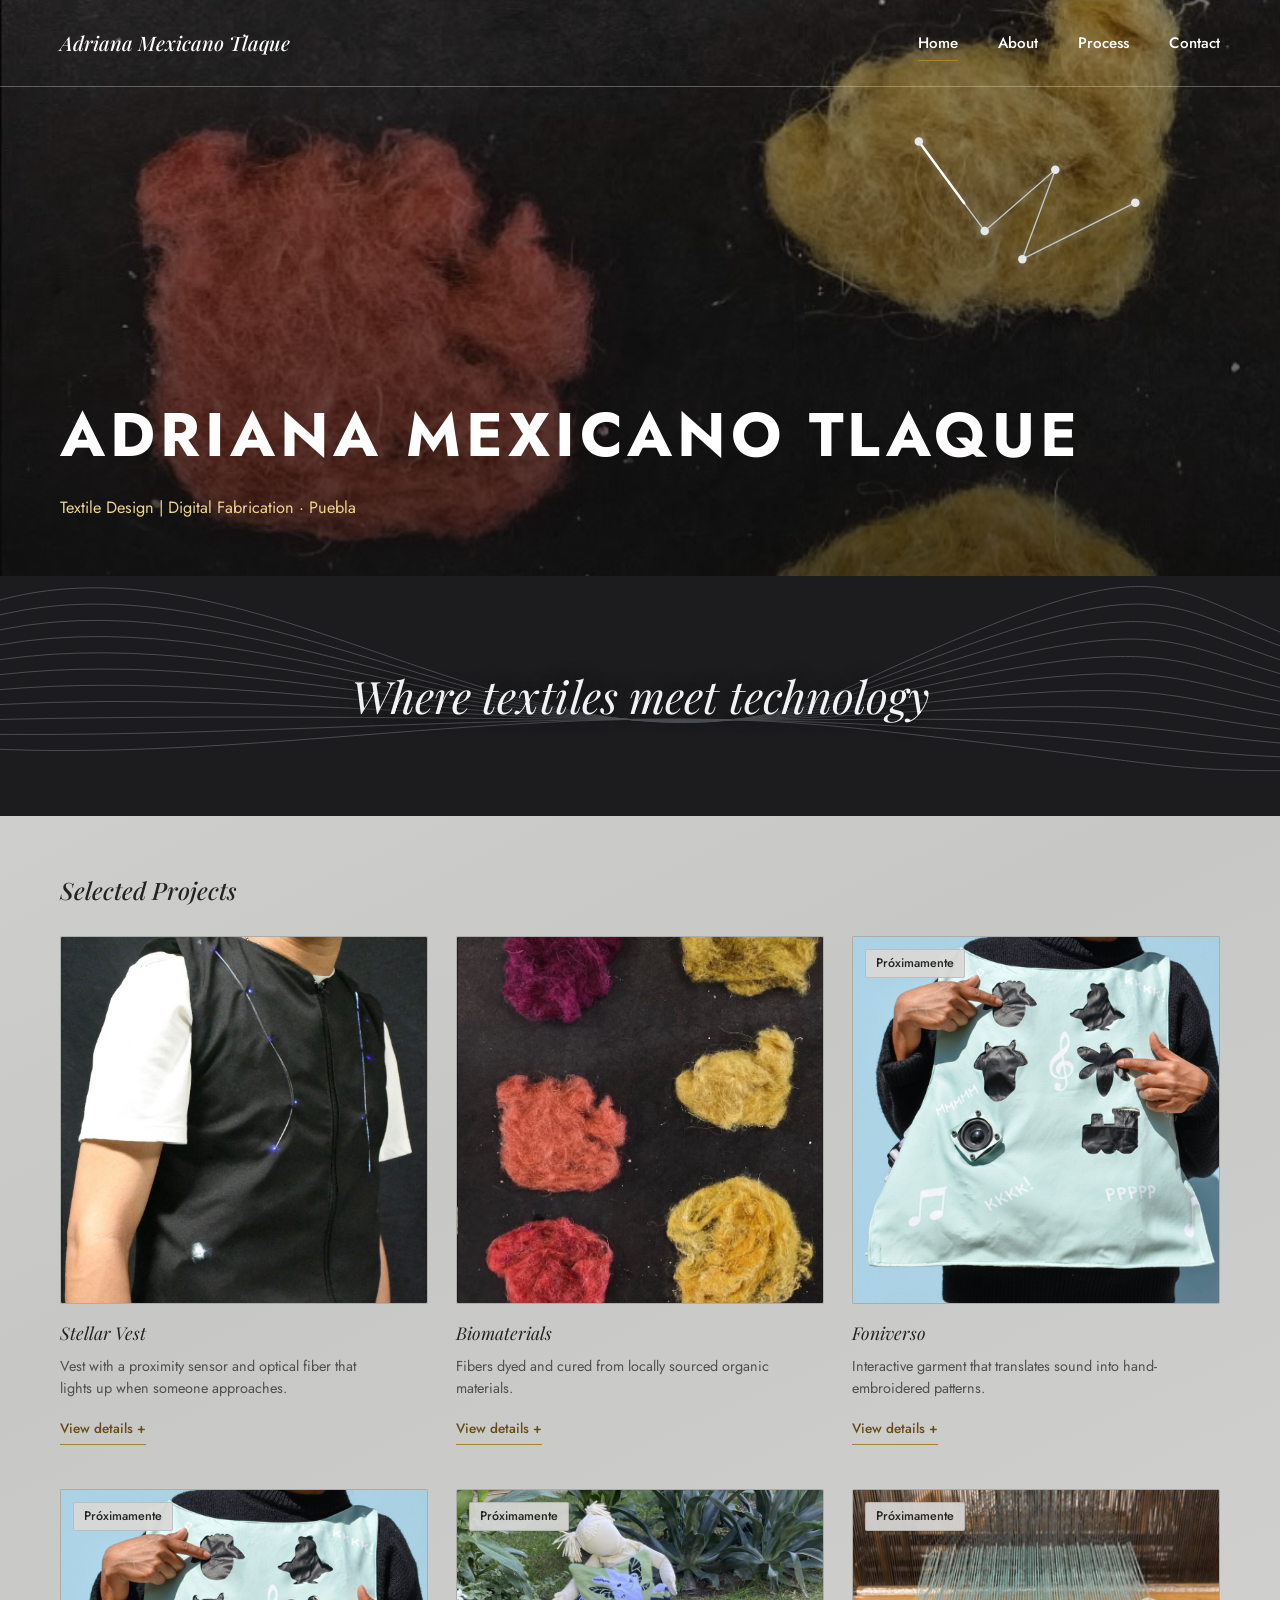
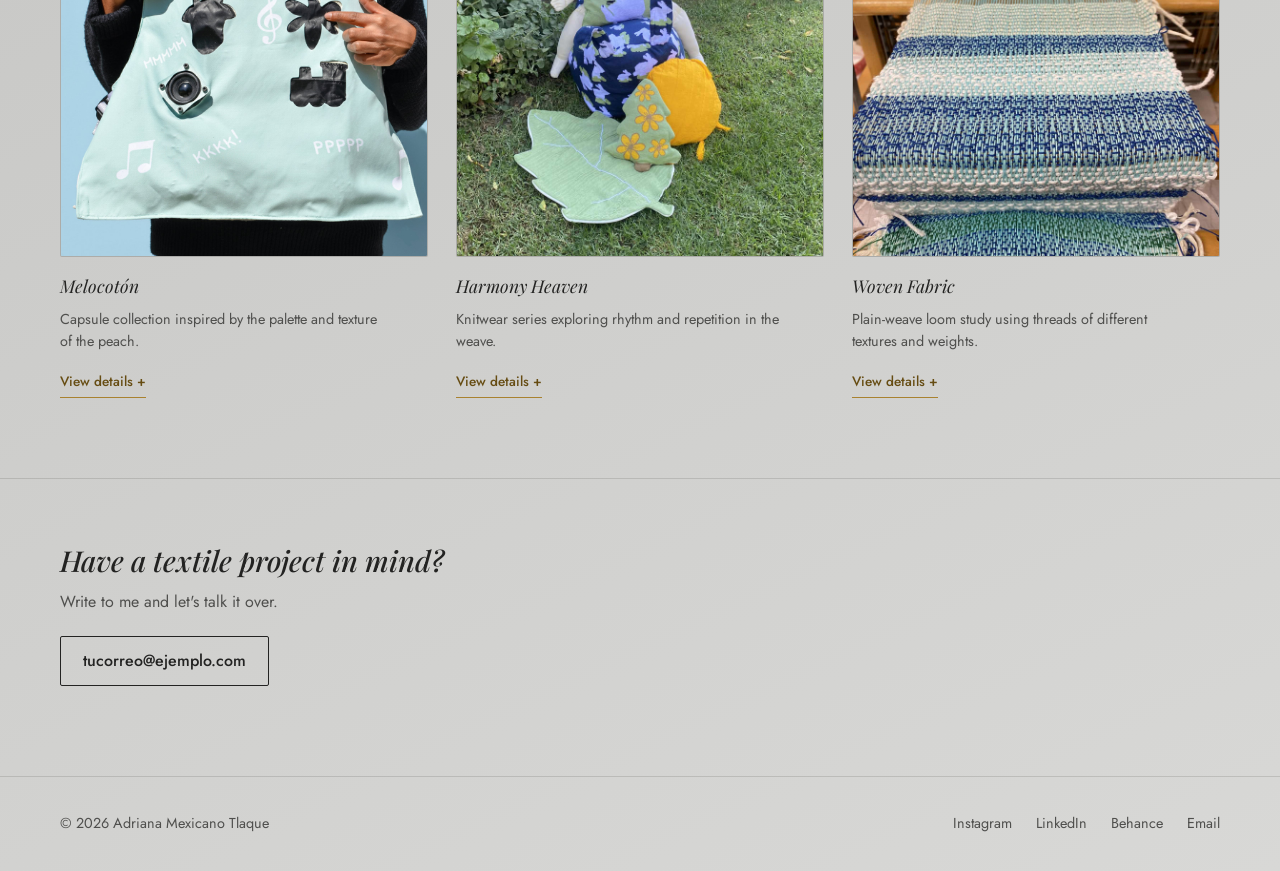
==== index.html @ c73b1720 "A INGLES" ====
<!DOCTYPE html>
<html lang="en">
<head>
<meta charset="UTF-8">
<meta name="viewport" content="width=device-width, initial-scale=1.0">
<title>Adriana Mexicano Tlaque — Textile Designer</title>
<meta name="description" content="Portfolio of Adriana Mexicano Tlaque, textile designer in Puebla, Mexico. Optical fiber, biomaterials, hand embroidery and weaving.">
<link rel="preconnect" href="https://fonts.googleapis.com">
<link rel="preconnect" href="https://fonts.gstatic.com" crossorigin>
<link href="https://fonts.googleapis.com/css2?family=Playfair+Display:ital,wght@0,400;0,500;1,400;1,500;1,600&family=Jost:wght@300;400;500;600;700&display=swap" rel="stylesheet">
<link rel="stylesheet" href="styles.css">
</head>
<body class="home">

<a class="skip" href="#proyectos">Skip to projects</a>

<header>
  <div class="header-inner">
    <div class="logo">Adriana Mexicano Tlaque</div>
    <button class="menu-btn" aria-expanded="false" aria-controls="menu">Menu</button>
    <nav aria-label="Main navigation">
      <ul id="menu">
        <li><a href="index.html" class="active" aria-current="page">Home</a></li>
        <li><a href="about.html">About</a></li>
        <li><a href="process.html">Process</a></li>
        <li><a href="contact.html">Contact</a></li>
      </ul>
    </nav>
  </div>
</header>

<main>
  <section class="hero">
    <div>
      <h1 class="hero-title">Adriana <span>Mexicano Tlaque</span></h1>
      <p class="hero-sub">Textile Design | Digital Fabrication · Puebla</p>
    </div>

    <svg class="constellation" viewBox="0 0 340 200" fill="none" xmlns="http://www.w3.org/2000/svg" aria-hidden="true">
      <polyline class="constellation-line" points="20,25 90,120 165,55 130,150 250,90"/>
      <polyline class="constellation-shine" pathLength="1" points="20,25 90,120 165,55 130,150 250,90"/>
      <circle cx="20" cy="25" r="4" fill="#a9822f"/>
      <circle cx="90" cy="120" r="4" fill="#a9822f"/>
      <circle cx="165" cy="55" r="4" fill="#a9822f"/>
      <circle cx="130" cy="150" r="4" fill="#a9822f"/>
      <circle cx="250" cy="90" r="4" fill="#a9822f"/>
    </svg>
  </section>

  <section class="banner">
    <svg viewBox="0 0 1200 260" preserveAspectRatio="xMidYMid slice" fill="none" aria-hidden="true">
      <path d="M0 40 C 260 -30, 520 250, 800 120 S 1080 20, 1200 70"/>
      <path d="M0 54 C 260 -8, 520 238, 800 124 S 1080 38, 1200 83"/>
      <path d="M0 68 C 260 14, 520 226, 800 128 S 1080 56, 1200 96"/>
      <path d="M0 82 C 260 36, 520 214, 800 132 S 1080 74, 1200 109"/>
      <path d="M0 96 C 260 58, 520 202, 800 136 S 1080 92, 1200 122"/>
      <path d="M0 110 C 260 80, 520 190, 800 140 S 1080 110, 1200 135"/>
      <path d="M0 124 C 260 102, 520 178, 800 144 S 1080 128, 1200 148"/>
      <path d="M0 138 C 260 124, 520 166, 800 148 S 1080 146, 1200 161"/>
      <path d="M0 152 C 260 146, 520 154, 800 152 S 1080 164, 1200 174"/>
      <path d="M0 166 C 260 168, 520 142, 800 156 S 1080 182, 1200 187"/>
      <path d="M0 180 C 260 190, 520 130, 800 160 S 1080 200, 1200 200"/>
    </svg>
    <p>Where textiles meet technology</p>
  </section>

  <h2 class="section-title" id="proyectos">Selected Projects</h2>

  <section class="projects" aria-labelledby="proyectos">

    <article class="project-item">
      <a class="project-link" href="stellar-vest.html">
        <span class="project-thumb"><img src="images/pimages/portadastellar.jpeg" alt="Stellar Vest with optical fiber forming a constellation" class="project-img" loading="lazy"></span>
        <span class="project-label">Stellar Vest</span>
      </a>
      <p class="project-desc">Vest with a proximity sensor and optical fiber that lights up when someone approaches.</p>
      <button class="data-btn" aria-expanded="false" aria-controls="datos-stellar">View details</button>
      <div class="data-panel" id="datos-stellar"><dl>
        <dt>Year</dt><dd>2025</dd>
        <dt>Technique</dt><dd>E-textile with optical fiber</dd>
        <dt>Materials</dt><dd>Optical fiber, LED, polyester, conductive thread</dd>
        <dt>Type</dt><dd>Fab Academy final project</dd>
      </dl></div>
    </article>

    <article class="project-item">
      <a class="project-link" href="biomaterials.html">
        <span class="project-thumb"><img src="images/pimages/portadabiomateriales.jpeg" alt="Fibers dyed with local organic materials" class="project-img" loading="lazy"></span>
        <span class="project-label">Biomaterials</span>
      </a>
      <p class="project-desc">Fibers dyed and cured from locally sourced organic materials.</p>
      <button class="data-btn" aria-expanded="false" aria-controls="datos-bio">View details</button>
      <div class="data-panel" id="datos-bio"><dl>
        <dt>Year</dt><dd>2026</dd>
        <dt>Technique</dt><dd>Natural dyeing</dd>
        <dt>Materials</dt><dd>Natural fibers, plant-based dyes</dd>
        <dt>Type</dt><dd>Materials research</dd>
      </dl></div>
    </article>

    <article class="project-item">
      <a class="project-link" href="foniverso.html" data-soon>
        <span class="project-thumb"><img src="images/pimages/portadafoniverso.jpg" alt="Foniverso garment with hand-embroidered patterns" class="project-img" loading="lazy"></span>
        <span class="project-label">Foniverso</span>
      </a>
      <p class="project-desc">Interactive garment that translates sound into hand-embroidered patterns.</p>
      <button class="data-btn" aria-expanded="false" aria-controls="datos-foniverso">View details</button>
      <div class="data-panel" id="datos-foniverso"><dl>
        <dt>Year</dt><dd>2026</dd>
        <dt>Technique</dt><dd>Hand embroidery</dd>
        <dt>Materials</dt><dd>Silk and cotton threads</dd>
        <dt>Type</dt><dd>Personal project</dd>
      </dl></div>
    </article>

    <article class="project-item">
      <a class="project-link" href="melocoton.html" data-soon>
        <!-- Replace this image with the Melocotón cover -->
        <span class="project-thumb"><img src="images/pimages/portadafoniverso.jpg" alt="Melocotón capsule collection in peach tones" class="project-img" loading="lazy"></span>
        <span class="project-label">Melocotón</span>
      </a>
      <p class="project-desc">Capsule collection inspired by the palette and texture of the peach.</p>
      <button class="data-btn" aria-expanded="false" aria-controls="datos-melocoton">View details</button>
      <div class="data-panel" id="datos-melocoton"><dl>
        <dt>Year</dt><dd>2026</dd>
        <dt>Technique</dt><dd>Capsule collection</dd>
        <dt>Materials</dt><dd>To be completed</dd>
        <dt>Type</dt><dd>Collection project</dd>
      </dl></div>
    </article>

    <article class="project-item">
      <a class="project-link" href="harmony-heaven.html" data-soon>
        <span class="project-thumb"><img src="images/pimages/portadatejidodepunto.jpg" alt="Harmony Heaven knitwear series" class="project-img" loading="lazy"></span>
        <span class="project-label">Harmony Heaven</span>
      </a>
      <p class="project-desc">Knitwear series exploring rhythm and repetition in the weave.</p>
      <button class="data-btn" aria-expanded="false" aria-controls="datos-harmony">View details</button>
      <div class="data-panel" id="datos-harmony"><dl>
        <dt>Year</dt><dd>2026</dd>
        <dt>Technique</dt><dd>Knitting</dd>
        <dt>Materials</dt><dd>To be completed</dd>
        <dt>Type</dt><dd>Study series</dd>
      </dl></div>
    </article>

    <article class="project-item">
      <a class="project-link" href="woven-fabric.html" data-soon>
        <span class="project-thumb"><img src="images/pimages/portadatejidoplano.jpg" alt="Plain-weave samples with threads of different textures" class="project-img" loading="lazy"></span>
        <span class="project-label">Woven Fabric</span>
      </a>
      <p class="project-desc">Plain-weave loom study using threads of different textures and weights.</p>
      <button class="data-btn" aria-expanded="false" aria-controls="datos-woven">View details</button>
      <div class="data-panel" id="datos-woven"><dl>
        <dt>Year</dt><dd>2026</dd>
        <dt>Technique</dt><dd>Plain-weave loom</dd>
        <dt>Materials</dt><dd>To be completed</dd>
        <dt>Type</dt><dd>Loom study</dd>
      </dl></div>
    </article>

  </section>

  <section class="cta">
    <h2>Have a textile project in mind?</h2>
    <p>Write to me and let's talk it over.</p>
    <button class="copy-mail" data-email="tucorreo@ejemplo.com">tucorreo@ejemplo.com</button>
    <span class="copy-msg" role="status" aria-live="polite"></span>
  </section>
</main>

<footer>
  <span>&copy; 2026 Adriana Mexicano Tlaque</span>
  <ul class="social">
    <li><a href="https://www.instagram.com/stellar__ideas/" target="_blank" rel="noopener">Instagram</a></li>
    <li><a href="https://linkedin.com/in/tuusuario" target="_blank" rel="noopener">LinkedIn</a></li>
    <li><a href="https://behance.net/tuusuario" target="_blank" rel="noopener">Behance</a></li>
    <li><a href="mailto:tucorreo@ejemplo.com">Email</a></li>
  </ul>
</footer>

<div class="toast" role="status" aria-live="polite"></div>

<script src="script.js"></script>
</body>
</html>
---- styles.css ----
:root {
  --bg: #d8d8d6;
  --bg-2: #c7c7c5;
  --bg-card: #c2c2c0;
  --ink: #232322;
  --ink-dim: #4f4f4d;
  --gold: #664c12; /* más oscuro para mejor contraste */
  --gold-line: #a9822f;
  --teal: #1f635e;
  --line: rgba(35, 35, 34, 0.14);
}

* { margin: 0; padding: 0; box-sizing: border-box; }
html { scroll-behavior: smooth; }

body {
  background: linear-gradient(155deg, var(--bg) 0%, var(--bg-2) 45%, var(--bg) 100%);
  color: var(--ink);
  font-family: 'Jost', sans-serif;
  line-height: 1.5;
  -webkit-font-smoothing: antialiased;
}

a { color: inherit; text-decoration: none; }
ul { list-style: none; }
button { font: inherit; color: inherit; cursor: pointer; background: none; border: 0; }

.skip {
  position: absolute; left: -999px; top: 8px;
  background: var(--ink); color: var(--bg); padding: 8px 14px; z-index: 10;
}
.skip:focus { left: 8px; }

/* HEADER */
header { border-bottom: 1px solid var(--line); }
.header-inner {
  max-width: 1280px; margin: 0 auto;
  display: flex; align-items: center; justify-content: space-between;
  padding: 28px 60px;
}
.logo {
  font-family: 'Playfair Display', serif;
  font-style: italic; font-weight: 500; font-size: 1.25rem;
}
nav ul { display: flex; gap: 40px; }
nav a {
  font-size: 0.95rem; font-weight: 500; color: var(--ink-dim);
  padding-bottom: 6px; border-bottom: 1px solid transparent;
  transition: color 0.2s ease, border-color 0.2s ease;
}
nav a:hover { color: var(--ink); }
nav a.active { color: var(--gold); border-bottom-color: var(--gold-line); }
.menu-btn { display: none; font-weight: 500; }

/* HERO */
.hero {
  position: relative; isolation: isolate;
  max-width: 1280px; margin: 0 auto;
  padding: 100px 60px 70px;
  min-height: 420px;
  display: flex; align-items: center;
}
.hero-kicker { font-size: 0.9rem; color: var(--teal); font-weight: 500; margin-bottom: 18px; }
.hero-title {
  font-family: 'Playfair Display', serif;
  font-style: italic; font-weight: 500;
  font-size: clamp(2rem, 4vw, 3.2rem);
  line-height: 1.2; max-width: 20ch;
}
.hero-sub { margin-top: 24px; max-width: 42ch; font-size: 1.02rem; color: var(--ink-dim); }

.constellation {
  position: absolute; top: 80px; right: 60px;
  width: 340px; max-width: 34vw; z-index: -1;
}
/* Momento principal: la constelación se dibuja una sola vez */
.constellation-line {
  stroke-dasharray: 1; stroke-dashoffset: 1;
  animation: draw 2.2s ease 0.3s forwards;
}
@keyframes draw { to { stroke-dashoffset: 0; } }

/* TÍTULO DE SECCIÓN */
.section-title {
  max-width: 1280px; margin: 0 auto;
  padding: 0 60px 28px;
  font-family: 'Playfair Display', serif;
  font-style: italic; font-weight: 500; font-size: 1.5rem;
  scroll-margin-top: 20px;
}

/* GRID DE PROYECTOS */
.projects {
  max-width: 1280px; margin: 0 auto;
  padding: 0 60px 80px;
  display: grid; grid-template-columns: repeat(3, 1fr);
  gap: 44px 28px; align-items: start;
}
.project-link { display: block; }
.project-thumb {
  position: relative; display: block; aspect-ratio: 1 / 1;
  background-color: var(--bg-card);
  border-radius: 2px; overflow: hidden; border: 1px solid var(--line);
  transition: border-color 0.35s ease, transform 0.35s ease, box-shadow 0.35s ease;
}
.project-link:hover .project-thumb {
  border-color: rgba(169, 130, 47, 0.5);
  transform: translateY(-6px);
  box-shadow: 0 14px 24px -12px rgba(35, 35, 34, 0.35);
}
.project-img { position: absolute; inset: 0; width: 100%; height: 100%; object-fit: cover; }

.project-label {
  display: inline-block; margin-top: 16px;
  font-family: 'Playfair Display', serif;
  font-style: italic; font-size: 1.1rem;
  position: relative; padding-bottom: 4px;
}
.project-label::after {
  content: ""; position: absolute; left: 0; bottom: 0;
  height: 1px; width: 0; background: var(--gold-line);
  transition: width 0.4s ease;
}
.project-link:hover .project-label::after { width: 100%; }

.project-desc { margin-top: 6px; font-size: 0.9rem; color: var(--ink-dim); max-width: 36ch; }

/* BOTÓN + PANEL DE DATOS */
.data-btn {
  margin-top: 12px; padding: 6px 0;
  font-size: 0.85rem; font-weight: 500; color: var(--gold);
  border-bottom: 1px solid var(--gold-line);
}
.data-btn::after { content: " +"; }
.data-btn[aria-expanded="true"]::after { content: " −"; }

.data-panel {
  display: grid; grid-template-rows: 0fr;
  transition: grid-template-rows 0.35s ease;
}
.data-panel > dl {
  overflow: hidden; min-height: 0;
  display: grid; grid-template-columns: auto 1fr; gap: 6px 16px;
  font-size: 0.88rem;
}
.data-btn[aria-expanded="true"] + .data-panel { grid-template-rows: 1fr; }
.data-btn[aria-expanded="true"] + .data-panel > dl { padding-top: 14px; }
.data-panel dt { color: var(--ink-dim); }
.data-panel dd { color: var(--ink); }

/* LLAMADO A LA ACCIÓN */
.cta {
  max-width: 1280px; margin: 0 auto; padding: 60px 60px 90px;
  border-top: 1px solid var(--line);
}
.cta h2 {
  font-family: 'Playfair Display', serif;
  font-style: italic; font-weight: 500; font-size: 1.8rem; max-width: 24ch;
}
.cta p { margin-top: 8px; color: var(--ink-dim); }
.copy-mail {
  margin-top: 22px; padding: 12px 22px;
  border: 1px solid var(--ink); border-radius: 2px; font-weight: 500;
  transition: background 0.2s ease, color 0.2s ease;
}
.copy-mail:hover { background: var(--ink); color: var(--bg); }
.copy-msg { margin-left: 14px; font-size: 0.9rem; color: var(--teal); }

/* FOOTER */
footer {
  max-width: 1280px; margin: 0 auto;
  padding: 36px 60px; border-top: 1px solid var(--line);
  color: var(--ink-dim); font-size: 0.9rem;
  display: flex; justify-content: space-between; align-items: center; gap: 20px; flex-wrap: wrap;
}
.social { display: flex; gap: 24px; }
.social a { border-bottom: 1px solid transparent; transition: color 0.2s, border-color 0.2s; }
.social a:hover { color: var(--ink); border-bottom-color: var(--gold-line); }

/* RESPONSIVE */
@media (max-width: 1000px) {
  .projects { grid-template-columns: repeat(2, 1fr); }
}
@media (max-width: 700px) {
  .header-inner, .hero, .section-title, .projects, .cta, footer { padding-left: 24px; padding-right: 24px; }
  .header-inner { flex-wrap: wrap; }
  .menu-btn { display: block; }
  nav { width: 100%; }
  nav ul { display: none; flex-direction: column; gap: 14px; padding-top: 16px; }
  nav ul.open { display: flex; }
  .constellation { display: none; }
  .hero { padding-top: 60px; min-height: 0; }
  .projects { grid-template-columns: 1fr; }
}

@media (prefers-reduced-motion: reduce) {
  .constellation-line { animation: none; stroke-dashoffset: 0; }
  .data-panel, .project-thumb, .project-label::after { transition: none; }
}

:focus-visible { outline: 2px solid var(--gold-line); outline-offset: 3px; }

/* ============ MEJORAS GENERALES ============ */
.logo { display: inline-block; }

/* Proyectos que aún no tienen página */
.project-link[data-soon] .project-thumb::after {
  content: "Próximamente";
  position: absolute; top: 12px; left: 12px;
  padding: 4px 10px; font-size: 0.78rem; font-weight: 500;
  background: rgba(216, 216, 214, 0.92); color: var(--ink);
  border: 1px solid var(--line); border-radius: 2px;
}

/* Aviso flotante */
.toast {
  position: fixed; left: 50%; bottom: 28px;
  transform: translate(-50%, 20px); opacity: 0; pointer-events: none;
  background: var(--ink); color: var(--bg);
  padding: 12px 20px; border-radius: 2px; font-size: 0.9rem;
  transition: opacity 0.3s ease, transform 0.3s ease; z-index: 30;
}
.toast.show { opacity: 1; transform: translate(-50%, 0); }

/* ============ PÁGINA DE PROYECTO ============ */
.progress {
  position: fixed; top: 0; left: 0; width: 100%; height: 3px;
  background: var(--gold-line); transform-origin: left; transform: scaleX(0); z-index: 20;
}

.proj-hero, .proj-section, .next {
  max-width: 1100px; margin: 0 auto; padding-left: 60px; padding-right: 60px;
}
.proj-hero { padding-top: 56px; padding-bottom: 20px; }
.back { font-size: 0.9rem; color: var(--ink-dim); border-bottom: 1px solid var(--line); }
.back:hover { color: var(--ink); }
.proj-hero h1 {
  margin-top: 28px;
  font-family: 'Playfair Display', serif; font-style: italic; font-weight: 500;
  font-size: clamp(2.4rem, 6vw, 4.4rem); line-height: 1.1;
}
.proj-lead { margin-top: 14px; font-size: 1.15rem; color: var(--teal); max-width: 40ch; }

.proj-cover {
  margin-top: 36px; aspect-ratio: 16 / 9; overflow: hidden;
  border: 1px solid var(--line); border-radius: 2px; background: var(--bg-card);
}
.proj-cover img { width: 100%; height: 100%; object-fit: cover; display: block; }

.proj-meta {
  display: grid; grid-template-columns: repeat(4, 1fr); gap: 20px;
  margin-top: 28px; padding: 22px 0; border-top: 1px solid var(--line); border-bottom: 1px solid var(--line);
}
.proj-meta dt { font-size: 0.82rem; color: var(--ink-dim); }
.proj-meta dd { margin-top: 2px; font-weight: 500; }

.proj-section { padding-top: 70px; padding-bottom: 10px; }
.proj-section h2, .night h2 {
  font-family: 'Playfair Display', serif; font-style: italic; font-weight: 500;
  font-size: 1.8rem; margin-bottom: 18px;
}
.proj-text { max-width: 62ch; }
.proj-text p + p { margin-top: 14px; }
.proj-section > p.proj-text { color: var(--ink-dim); }

/* Pasos: sí es una secuencia, por eso van numerados */
.steps { list-style: none; counter-reset: paso; display: grid; gap: 0; max-width: 62ch; }
.steps li {
  counter-increment: paso; position: relative;
  padding: 0 0 28px 54px; border-left: 1px solid var(--gold-line); margin-left: 16px;
}
.steps li::before {
  content: counter(paso); position: absolute; left: -17px; top: -2px;
  width: 33px; height: 33px; border-radius: 50%;
  background: var(--bg); border: 1px solid var(--gold-line);
  display: grid; place-items: center; font-size: 0.9rem; color: var(--gold);
}
.steps li:last-child { border-left-color: transparent; padding-bottom: 0; }
.steps h3 { font-size: 1.05rem; font-weight: 600; margin-bottom: 4px; }
.steps p { color: var(--ink-dim); }

/* Momento principal: la constelación se enciende */
.night {
  max-width: 1100px; margin: 70px auto 0; padding: 56px 60px 52px;
  background: #e8e8e6; color: var(--ink);
  border: 1px solid var(--line); border-radius: 2px; text-align: center;
  transition: background 0.8s ease, color 0.8s ease, border-color 0.8s ease;
}
.night.on { background: #0f1a1a; color: #eadfc4; border-color: #0f1a1a; }
.night-hint { color: var(--ink-dim); transition: color 0.8s ease; }
.night.on .night-hint { color: #9fb5b0; }
.night-svg { width: min(520px, 100%); margin: 28px auto 24px; display: block; overflow: visible; }
.night-line {
  stroke: #8d8d8a; stroke-width: 1.2; stroke-opacity: 0.5;
  stroke-dasharray: 1; stroke-dashoffset: 0; transition: stroke 0.6s ease;
}
.night.on .night-line {
  stroke: #f0d48a; stroke-opacity: 0.9;
  animation: draw 2.4s ease forwards;
}
.star { fill: #8d8d8a; transition: fill 0.6s ease, filter 0.6s ease; transition-delay: 0s; }
.night.on .star {
  fill: #fff3cc; filter: drop-shadow(0 0 6px #f0d48a) drop-shadow(0 0 14px #e0b84f);
  transition-delay: calc(var(--i) * 0.45s);
}
.night-btn {
  padding: 12px 26px; border: 1px solid currentColor; border-radius: 2px; font-weight: 500;
  transition: background 0.2s ease, color 0.2s ease;
}
.night-btn:hover { background: var(--ink); color: var(--bg); }
.night.on .night-btn:hover { background: #eadfc4; color: #0f1a1a; }

/* Galería y visor */
.gallery { display: grid; grid-template-columns: repeat(3, 1fr); gap: 16px; margin-top: 18px; }
.gallery img {
  width: 100%; aspect-ratio: 4 / 5; object-fit: cover; cursor: zoom-in;
  border: 1px solid var(--line); border-radius: 2px;
  transition: transform 0.3s ease, box-shadow 0.3s ease;
}
.gallery img:hover { transform: translateY(-4px); box-shadow: 0 12px 22px -12px rgba(35, 35, 34, 0.4); }

.lightbox {
  border: 0; background: transparent; max-width: 92vw; max-height: 92vh;
  margin: auto; overflow: visible;
}
.lightbox::backdrop { background: rgba(20, 20, 19, 0.88); }
.lightbox img { max-width: 92vw; max-height: 82vh; display: block; margin: 0 auto; border-radius: 2px; }
.lightbox-close {
  display: block; margin: 14px auto 0; padding: 8px 20px;
  color: #eee; border: 1px solid #888; border-radius: 2px;
}

/* Siguiente proyecto */
.next {
  display: flex; justify-content: space-between; gap: 20px; flex-wrap: wrap;
  padding-top: 70px; padding-bottom: 80px;
}
.next a {
  font-family: 'Playfair Display', serif; font-style: italic; font-size: 1.2rem;
  border-bottom: 1px solid var(--gold-line); padding-bottom: 4px;
}
.next a:hover { color: var(--gold); }

@media (max-width: 700px) {
  .proj-hero, .proj-section, .next { padding-left: 24px; padding-right: 24px; }
  .night { margin-left: 0; margin-right: 0; padding: 40px 20px; }
  .proj-meta { grid-template-columns: 1fr 1fr; }
  .gallery { grid-template-columns: 1fr; }
}
@media (prefers-reduced-motion: reduce) {
  .night, .night-hint, .star, .night-line { transition: none; }
  .night.on .night-line { animation: none; }
  .gallery img, .toast { transition: none; }
}

/* ============ PORTADA GRANDE (solo inicio) ============ */
.home header { position: absolute; inset: 0 0 auto; z-index: 5; color: #fff; border-color: rgba(255,255,255,.3); }
.home nav a, .home nav a:hover, .home nav a.active { color: #fff; }
.home .hero {
  max-width: none; min-height: 90vh; align-items: flex-end; color: #fff;
  padding-left: max(60px, calc((100% - 1160px) / 2));
  background: linear-gradient(rgba(10,10,10,.4), rgba(10,10,10,.7)),
    #232322 url("images/pimages/portadabiomateriales.jpeg") center / cover;
}
.home .hero-title {
  font-family: 'Jost', sans-serif; font-style: normal; font-weight: 600;
  text-transform: uppercase; letter-spacing: .08em; max-width: none;
  font-size: clamp(2.2rem, 6vw, 5rem);
}
.home .hero-title span { font-weight: 300; }
.home .hero-sub { color: #f0d48a; max-width: none; }
.home .constellation { top: 140px; }
.home .section-title { padding-top: 60px; }
.home nav ul.open { background: rgba(10,10,10,.9); padding: 16px; }
.social { flex-wrap: wrap; }

@media (max-width: 700px) {
  .home .hero { padding-left: 24px; }
}

/* Proyectos que aparecen al bajar */
@media (prefers-reduced-motion: no-preference) {
  .reveal { opacity: 0; transform: translateY(40px); transition: opacity .7s, transform .7s; }
  .reveal.visible { opacity: 1; transform: none; }
}

/* ============ PORTADA: menos alta y nombre en negritas ============ */
.home .hero { min-height: clamp(460px, 64vh, 580px); padding-bottom: 56px; }
.home .hero-title, .home .hero-title span { font-weight: 700; }
.home .hero-title { font-size: clamp(2rem, 4.8vw, 4.3rem); }

/* Constelación plateada con destello de ida y vuelta */
.home .constellation {
  width: 320px; max-width: 30vw; top: 118px; overflow: visible;
  filter: drop-shadow(0 0 4px rgba(225, 230, 238, 0.45));
}
.home .constellation-line { fill: none; stroke: #c3c7cd; stroke-width: 1.4; animation: none; stroke-dasharray: none; }
.home .constellation-shine {
  fill: none; stroke: #fff; stroke-width: 2.6; stroke-linecap: round;
  stroke-dasharray: 0.18 2; stroke-dashoffset: 0;
  animation: boomerang 2.8s ease-in-out infinite alternate;
}
.home .constellation circle { fill: #e6e8ec; r: 4.5px; }
@keyframes boomerang { from { stroke-dashoffset: 0; } to { stroke-dashoffset: -0.82; } }

/* Imagen con frase en inglés */
.banner {
  position: relative; display: grid; place-items: center; min-height: 240px;
  overflow: hidden; background: #1c1c1e; color: #f1f2f4; margin-bottom: 56px;
}
.banner svg { position: absolute; inset: 0; width: 100%; height: 100%; stroke: #b9bec6; stroke-width: 0.8; opacity: 0.35; }
.banner p {
  position: relative; padding: 24px; text-align: center;
  font-family: 'Playfair Display', serif; font-style: italic; font-size: clamp(1.6rem, 4vw, 2.8rem);
  text-shadow: 0 0 18px #1c1c1e, 0 0 8px #1c1c1e;
}
.home .section-title { padding-top: 0; }

/* Constelación plateada en Stellar Vest */
.night.on { background: #1c1c1e; border-color: #1c1c1e; color: #eef0f3; }
.night.on .night-hint { color: #b9bec6; }
.night.on .night-line { stroke: #d5d9df; stroke-width: 1.6; stroke-opacity: 1; }
.night.on .star { fill: #fff; filter: drop-shadow(0 0 5px #d5d9df); }
.night.on .night-btn:hover { background: #eef0f3; color: #1c1c1e; }

/* Enlace a Fab Academy */
.fab-link { display: inline-block; margin-top: 22px; padding: 11px 22px; border: 1px solid var(--ink); border-radius: 2px; font-weight: 500; }
.fab-link:hover { background: var(--ink); color: var(--bg); }

/* Galería de 4 fotos */
.gallery.gallery-4 { grid-template-columns: repeat(4, 1fr); }

/* Etiquetas de Sobre mí */
.tags { display: flex; flex-wrap: wrap; gap: 12px; }
.tags li { padding: 8px 18px; border: 1px solid var(--gold-line); border-radius: 30px; }

@media (max-width: 700px) {
  .home .hero { min-height: 500px; }
  .home .constellation { display: block; right: 24px; width: 200px; max-width: 55vw; top: 112px; }
  .gallery.gallery-4 { grid-template-columns: 1fr 1fr; }
}
@media (prefers-reduced-motion: reduce) {
  .home .constellation-shine { display: none; }
}
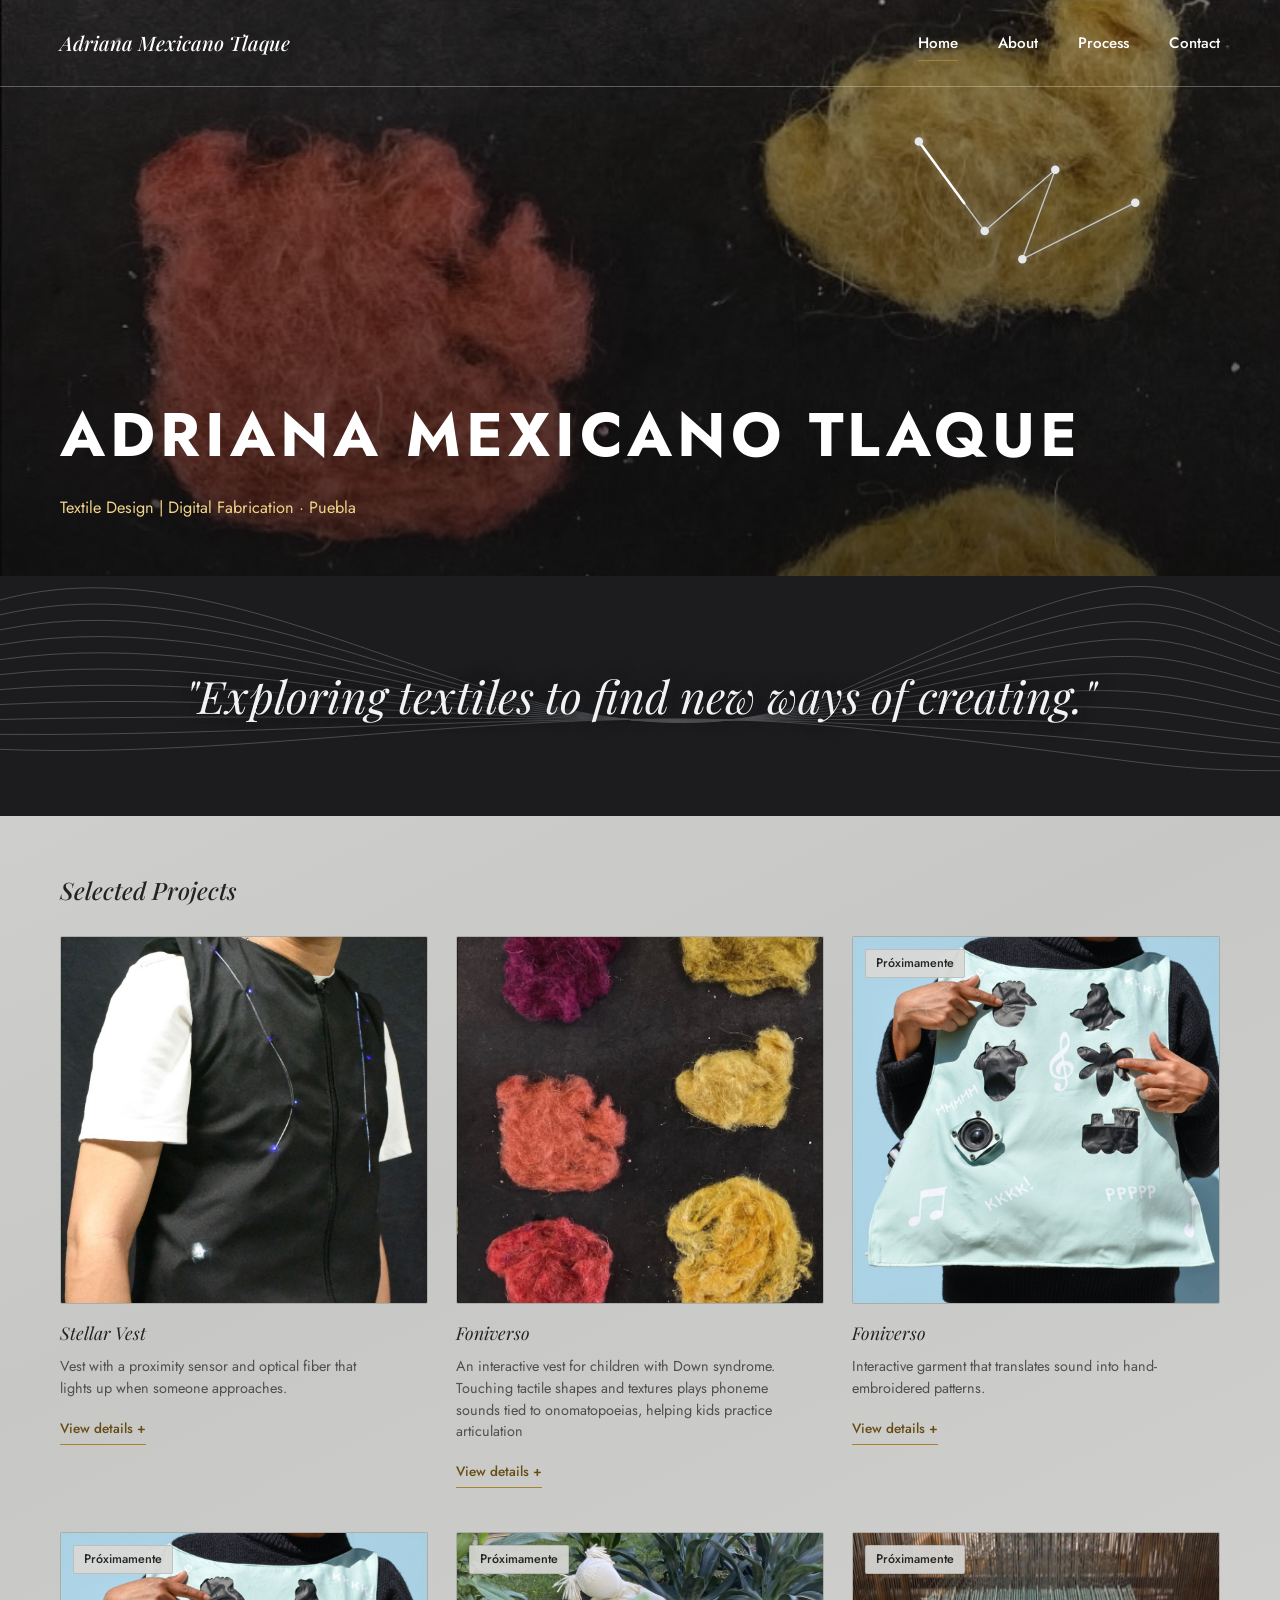
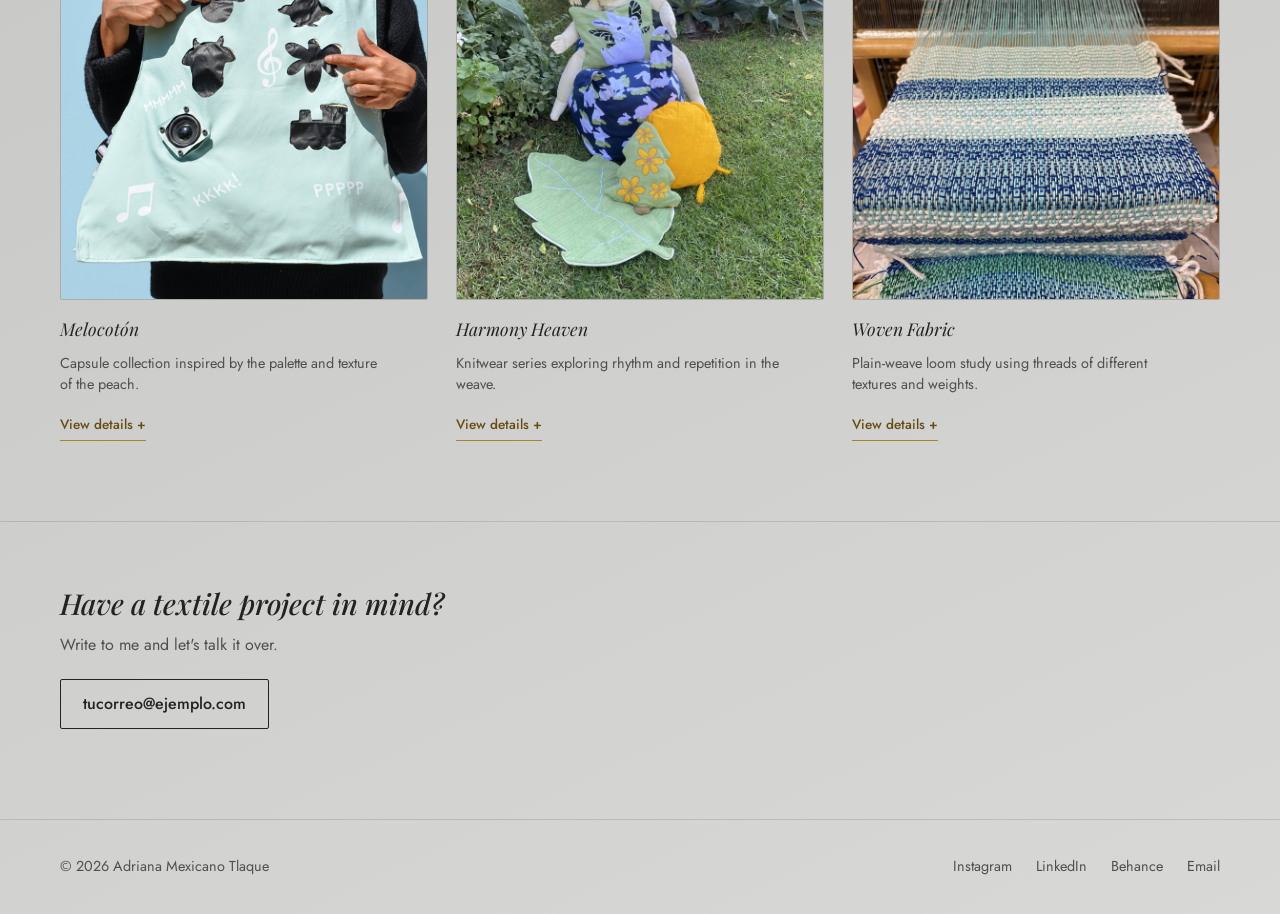
==== commit 291a6021: "correjir" ====
--- a/index.html
+++ b/index.html
@@ -61,7 +61,7 @@
       <path d="M0 166 C 260 168, 520 142, 800 156 S 1080 182, 1200 187"/>
       <path d="M0 180 C 260 190, 520 130, 800 160 S 1080 200, 1200 200"/>
     </svg>
-    <p>Where textiles meet technology</p>
+    <p>"Exploring textiles to find new ways of creating."</p>
   </section>
 
   <h2 class="section-title" id="proyectos">Selected Projects</h2>
@@ -86,14 +86,14 @@
     <article class="project-item">
       <a class="project-link" href="biomaterials.html">
         <span class="project-thumb"><img src="images/pimages/portadabiomateriales.jpeg" alt="Fibers dyed with local organic materials" class="project-img" loading="lazy"></span>
-        <span class="project-label">Biomaterials</span>
+        <span class="project-label">Foniverso</span>
       </a>
-      <p class="project-desc">Fibers dyed and cured from locally sourced organic materials.</p>
+      <p class="project-desc">An interactive vest for children with Down syndrome. Touching tactile shapes and textures plays phoneme sounds tied to onomatopoeias, helping kids practice articulation</p>
       <button class="data-btn" aria-expanded="false" aria-controls="datos-bio">View details</button>
       <div class="data-panel" id="datos-bio"><dl>
-        <dt>Year</dt><dd>2026</dd>
-        <dt>Technique</dt><dd>Natural dyeing</dd>
-        <dt>Materials</dt><dd>Natural fibers, plant-based dyes</dd>
+        <dt>Year</dt><dd>2025</dd>
+        <dt>Technique</dt><dd>e-textiles</dd>
+        <dt>Materials</dt><dd>Fabric and electronics</dd>
         <dt>Type</dt><dd>Materials research</dd>
       </dl></div>
     </article>
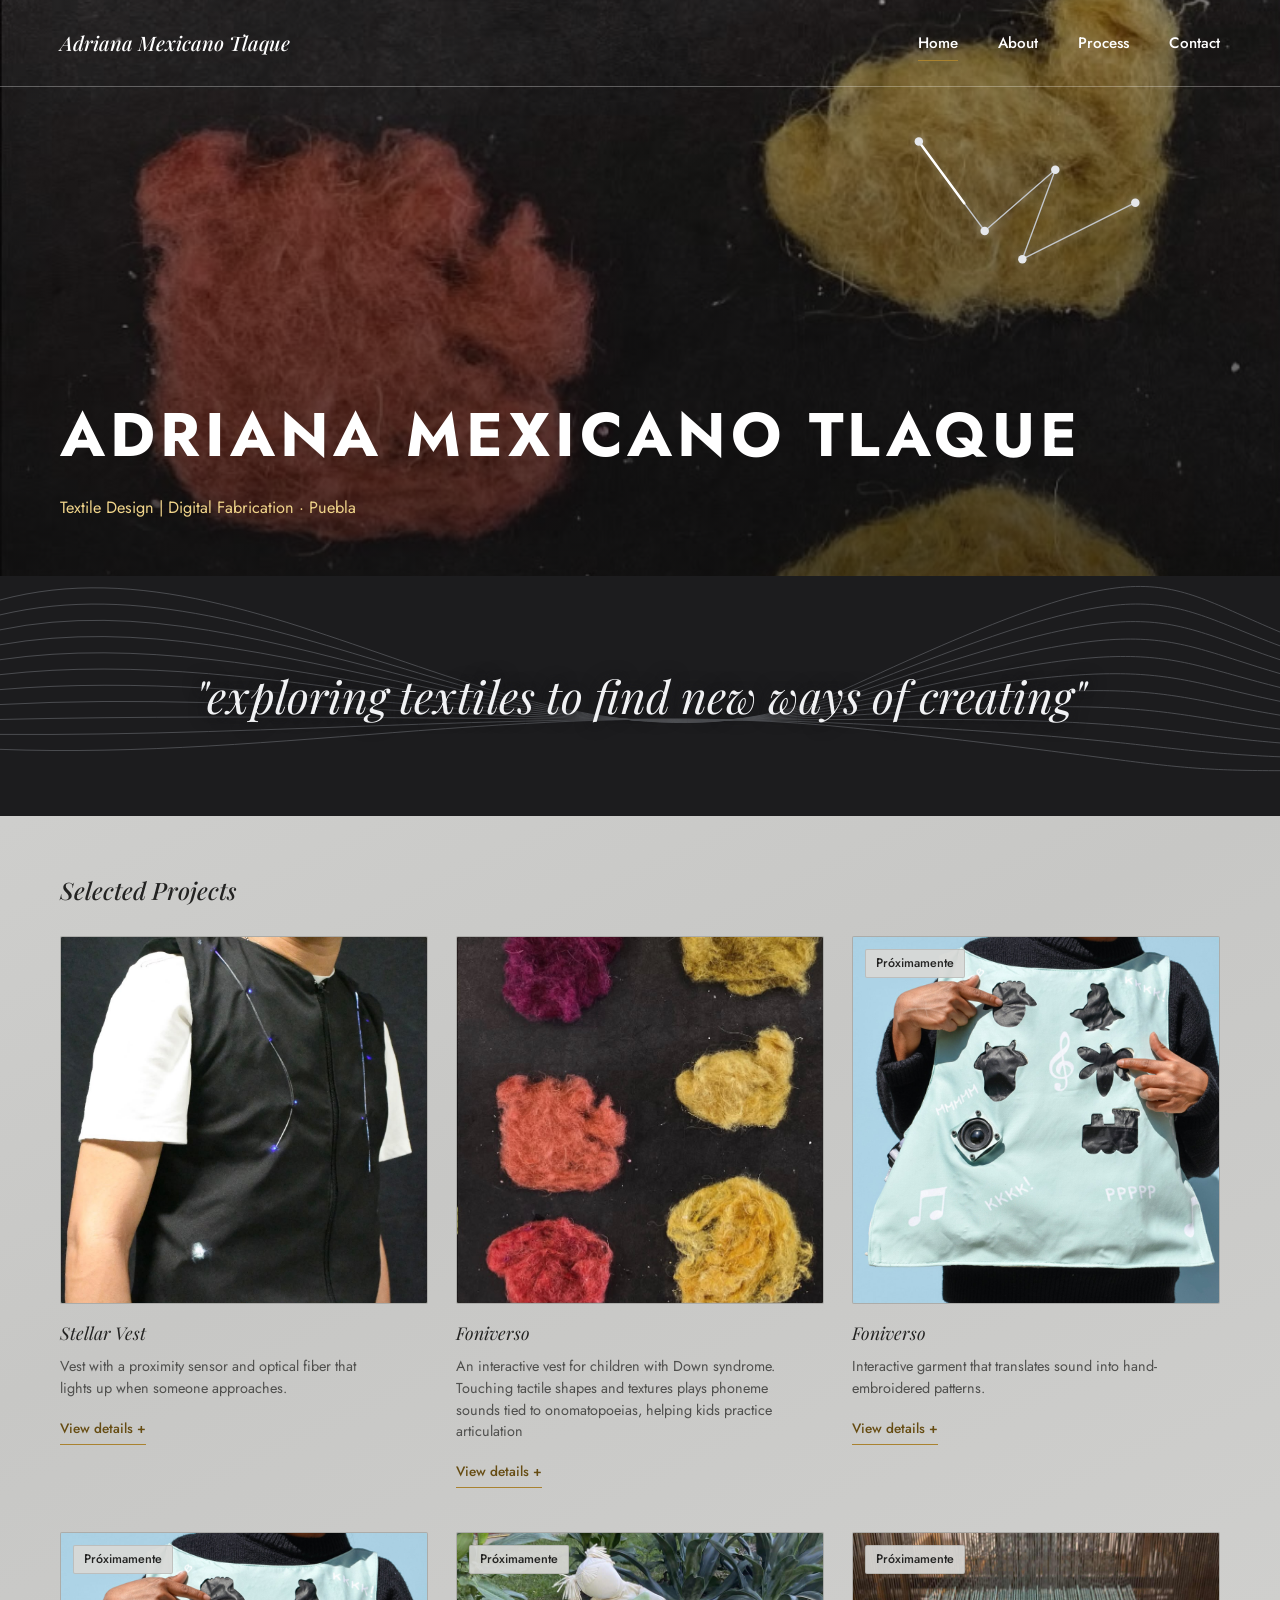
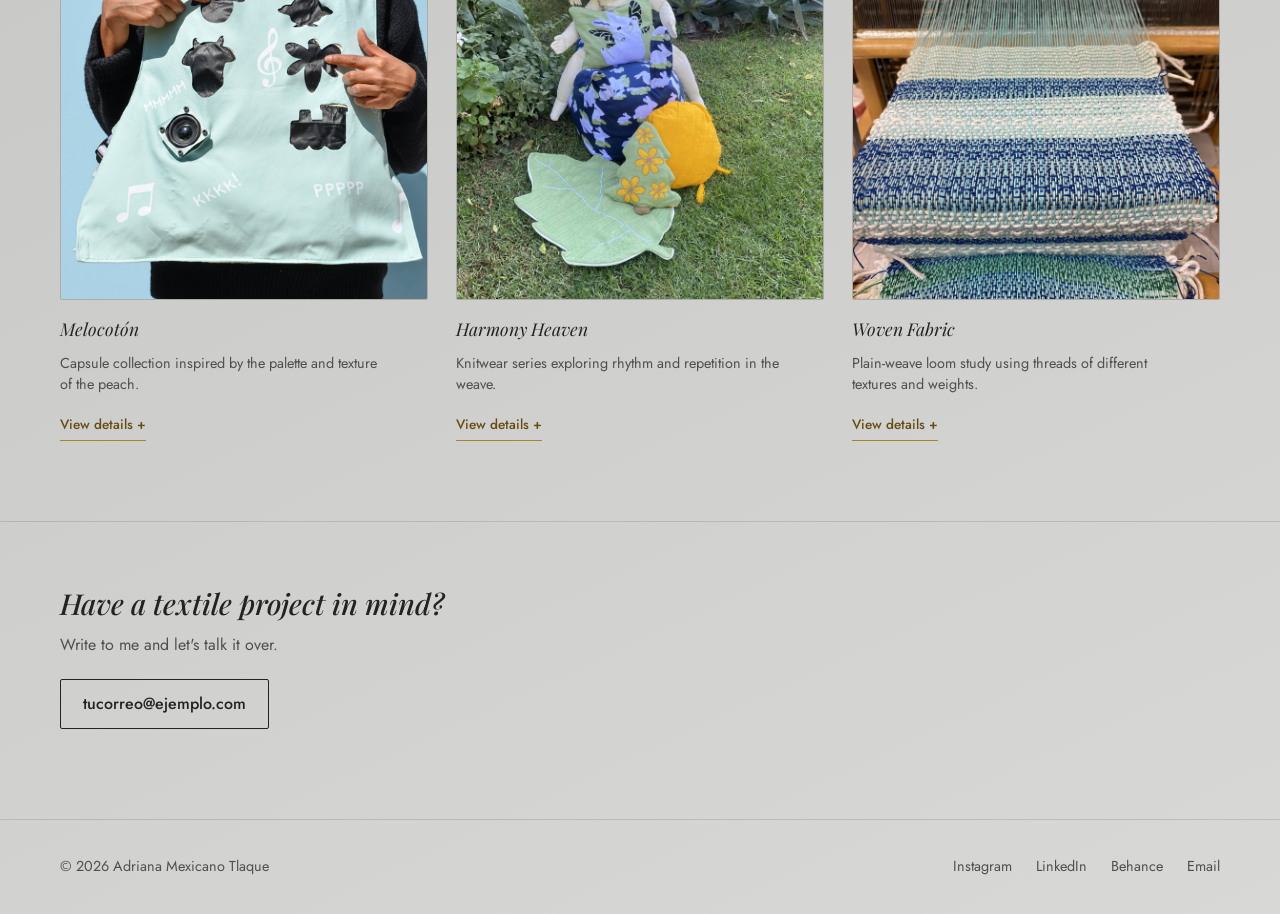
==== commit e6167db2: "frase" ====
--- a/index.html
+++ b/index.html
@@ -61,7 +61,7 @@
       <path d="M0 166 C 260 168, 520 142, 800 156 S 1080 182, 1200 187"/>
       <path d="M0 180 C 260 190, 520 130, 800 160 S 1080 200, 1200 200"/>
     </svg>
-    <p>"Exploring textiles to find new ways of creating."</p>
+    <p>"exploring textiles to find new ways of creating"</p>
   </section>
 
   <h2 class="section-title" id="proyectos">Selected Projects</h2>
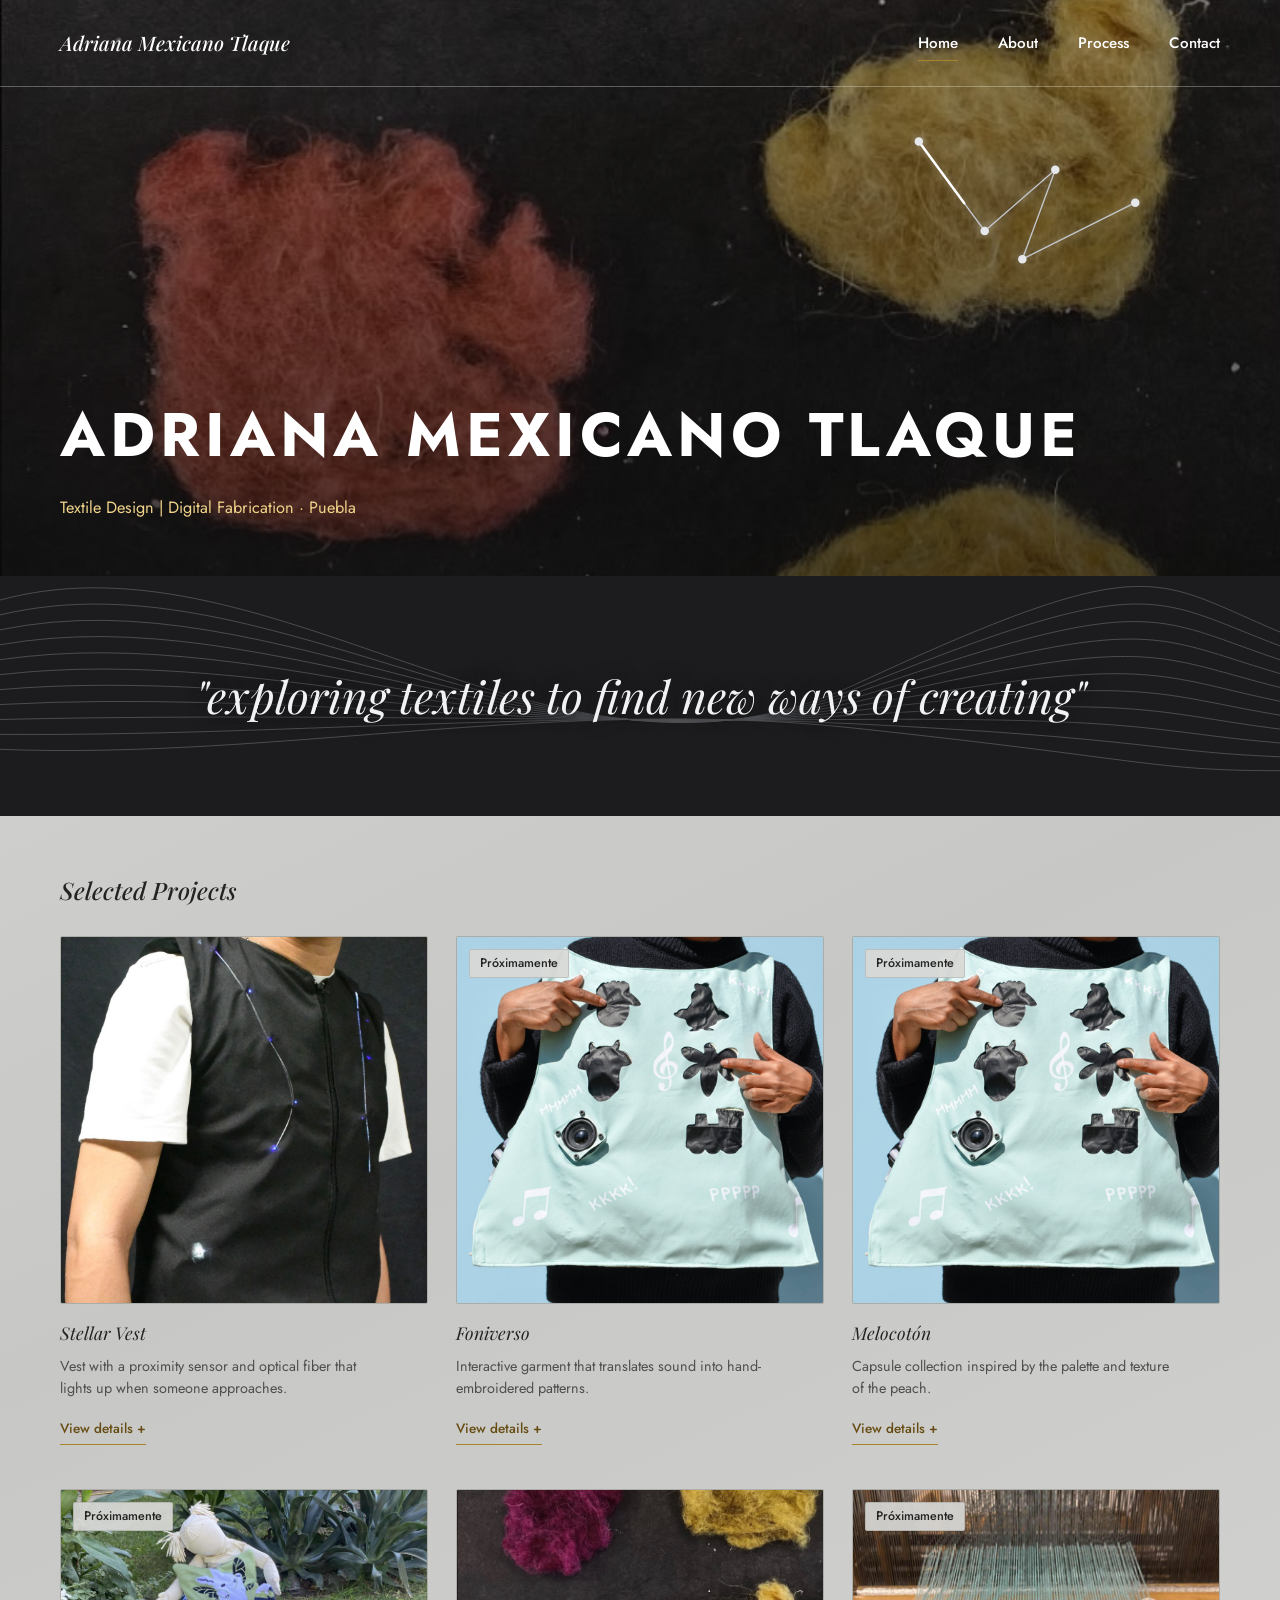
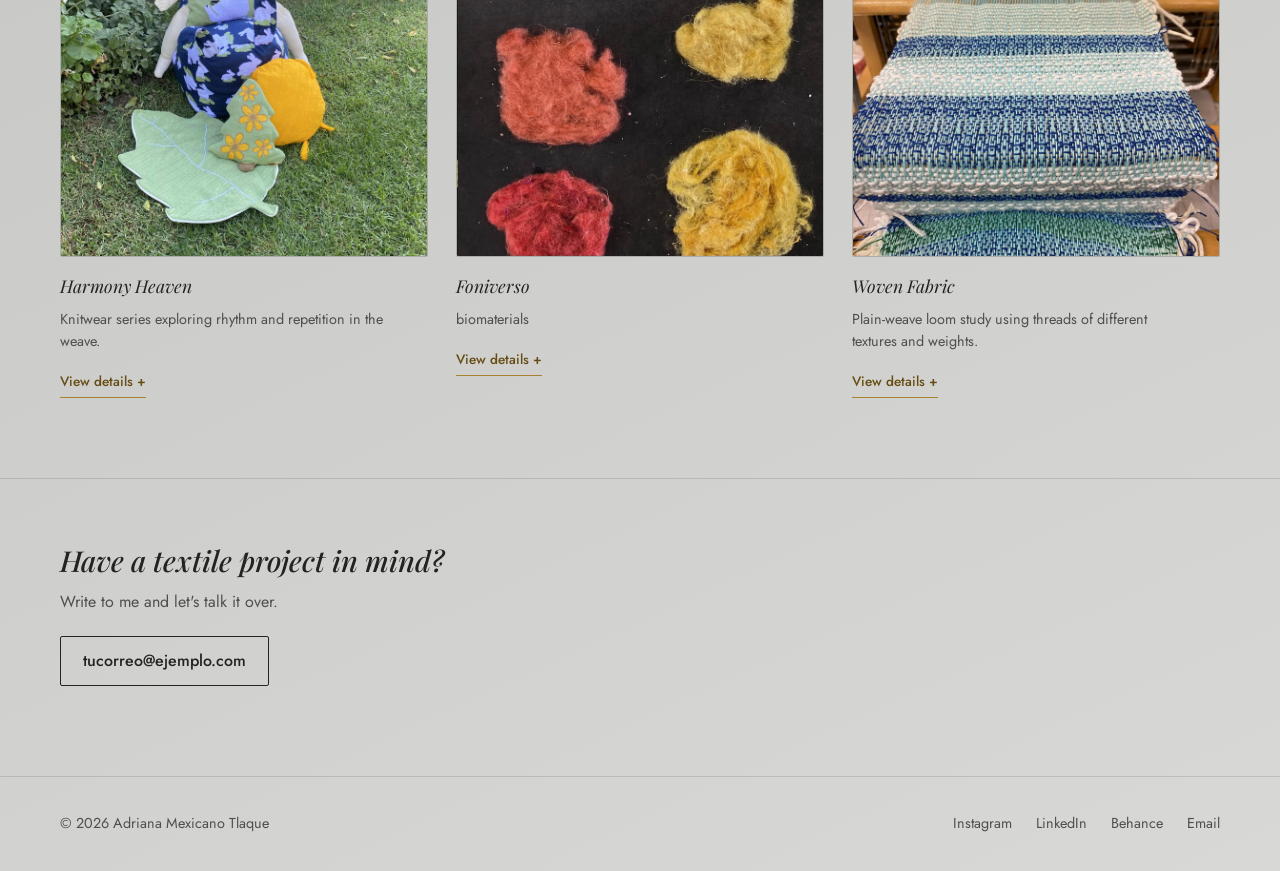
==== commit eba89e21: "corrige todod" ====
--- a/index.html
+++ b/index.html
@@ -83,20 +83,7 @@
       </dl></div>
     </article>
 
-    <article class="project-item">
-      <a class="project-link" href="biomaterials.html">
-        <span class="project-thumb"><img src="images/pimages/portadabiomateriales.jpeg" alt="Fibers dyed with local organic materials" class="project-img" loading="lazy"></span>
-        <span class="project-label">Foniverso</span>
-      </a>
-      <p class="project-desc">An interactive vest for children with Down syndrome. Touching tactile shapes and textures plays phoneme sounds tied to onomatopoeias, helping kids practice articulation</p>
-      <button class="data-btn" aria-expanded="false" aria-controls="datos-bio">View details</button>
-      <div class="data-panel" id="datos-bio"><dl>
-        <dt>Year</dt><dd>2025</dd>
-        <dt>Technique</dt><dd>e-textiles</dd>
-        <dt>Materials</dt><dd>Fabric and electronics</dd>
-        <dt>Type</dt><dd>Materials research</dd>
-      </dl></div>
-    </article>
+
 
     <article class="project-item">
       <a class="project-link" href="foniverso.html" data-soon>
@@ -143,6 +130,20 @@
         <dt>Type</dt><dd>Study series</dd>
       </dl></div>
     </article>
+    <article class="project-item">
+      <a class="project-link" href="biomaterials.html">
+        <span class="project-thumb"><img src="images/pimages/portadabiomateriales.jpeg" alt="Fibers dyed with local organic materials" class="project-img" loading="lazy"></span>
+        <span class="project-label">Foniverso</span>
+      </a>
+      <p class="project-desc">biomaterials</p>
+      <button class="data-btn" aria-expanded="false" aria-controls="datos-bio">View details</button>
+      <div class="data-panel" id="datos-bio"><dl>
+        <dt>Year</dt><dd>2025</dd>
+        <dt>Technique</dt><dd>e-textiles</dd>
+        <dt>Materials</dt><dd>Fabric and electronics</dd>
+        <dt>Type</dt><dd>Materials research</dd>
+      </dl></div>
+    </article>
 
     <article class="project-item">
       <a class="project-link" href="woven-fabric.html" data-soon>
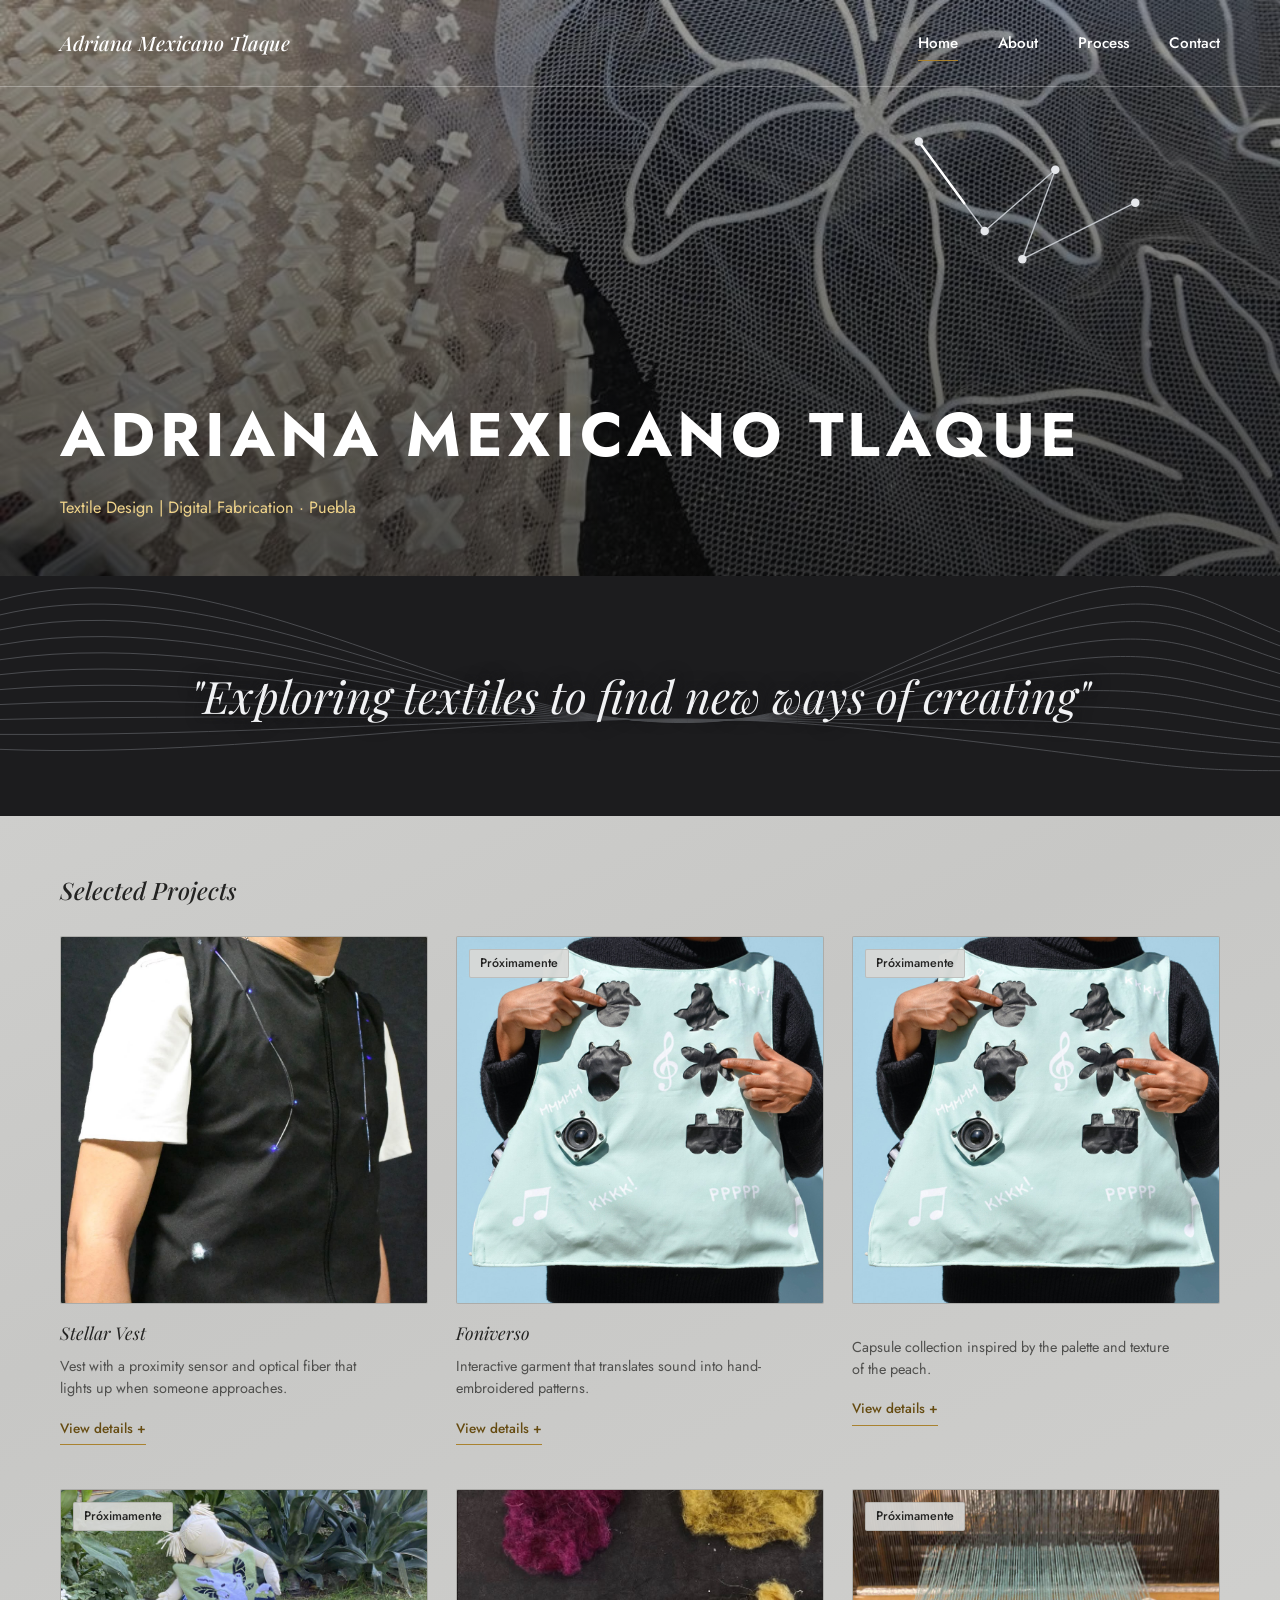
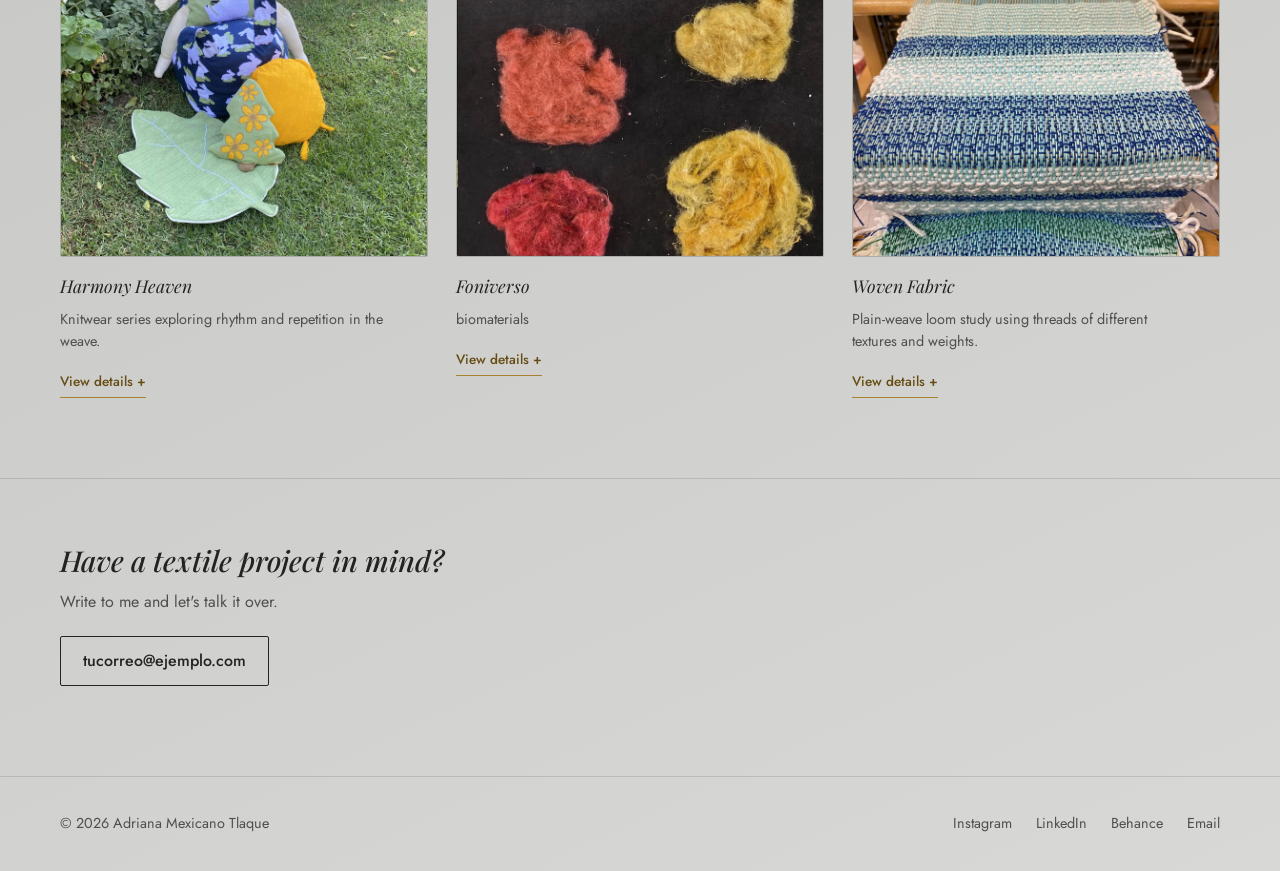
==== commit ce23cd38: "carga" ====
--- a/index.html
+++ b/index.html
@@ -61,7 +61,7 @@
       <path d="M0 166 C 260 168, 520 142, 800 156 S 1080 182, 1200 187"/>
       <path d="M0 180 C 260 190, 520 130, 800 160 S 1080 200, 1200 200"/>
     </svg>
-    <p>"exploring textiles to find new ways of creating"</p>
+    <p>"Exploring textiles to find new ways of creating"</p>
   </section>
 
   <h2 class="section-title" id="proyectos">Selected Projects</h2>
@@ -104,7 +104,7 @@
       <a class="project-link" href="melocoton.html" data-soon>
         <!-- Replace this image with the Melocotón cover -->
         <span class="project-thumb"><img src="images/pimages/portadafoniverso.jpg" alt="Melocotón capsule collection in peach tones" class="project-img" loading="lazy"></span>
-        <span class="project-label">Melocotón</span>
+        <span class="project-label"></span>
       </a>
       <p class="project-desc">Capsule collection inspired by the palette and texture of the peach.</p>
       <button class="data-btn" aria-expanded="false" aria-controls="datos-melocoton">View details</button>
--- a/styles.css
+++ b/styles.css
@@ -360,7 +360,7 @@
   max-width: none; min-height: 90vh; align-items: flex-end; color: #fff;
   padding-left: max(60px, calc((100% - 1160px) / 2));
   background: linear-gradient(rgba(10,10,10,.4), rgba(10,10,10,.7)),
-    #232322 url("images/pimages/portadabiomateriales.jpeg") center / cover;
+    #232322 url("images/pimages/foto7.jpeg") center / cover;
 }
 .home .hero-title {
   font-family: 'Jost', sans-serif; font-style: normal; font-weight: 600;
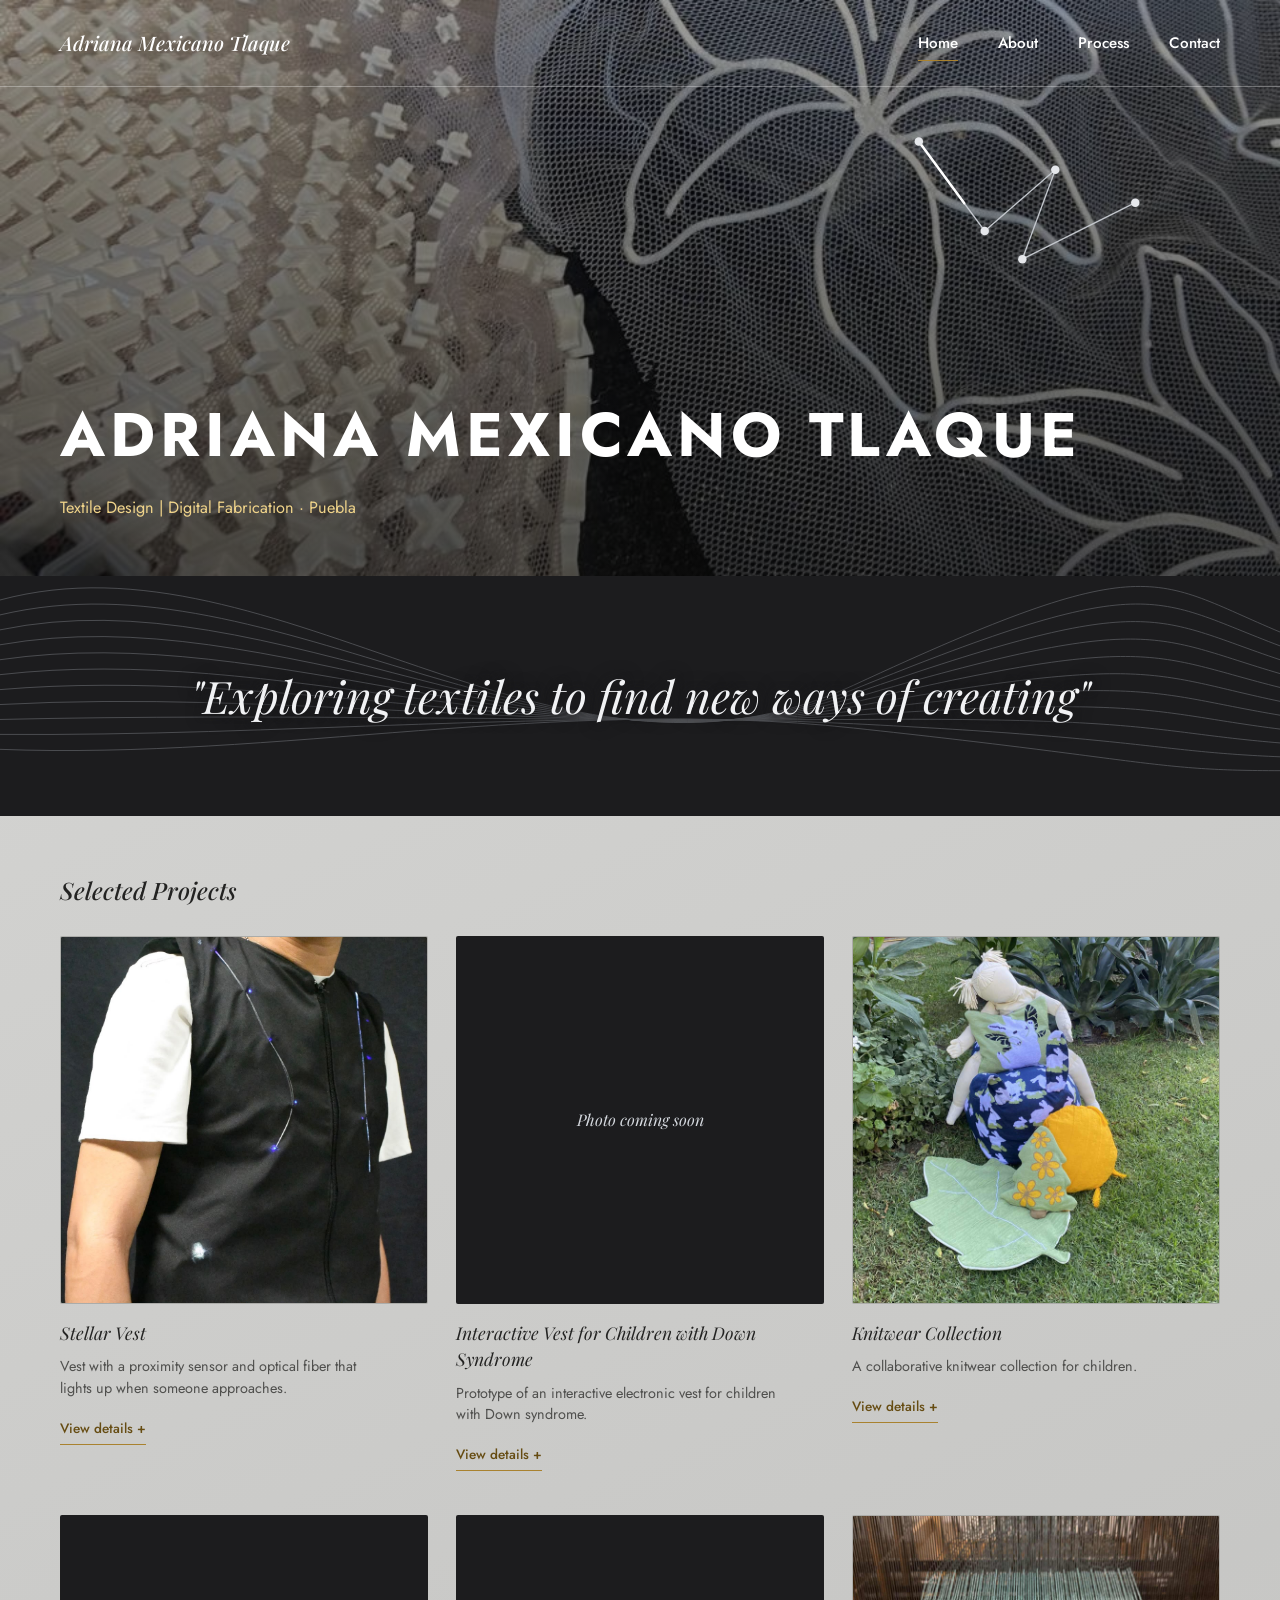
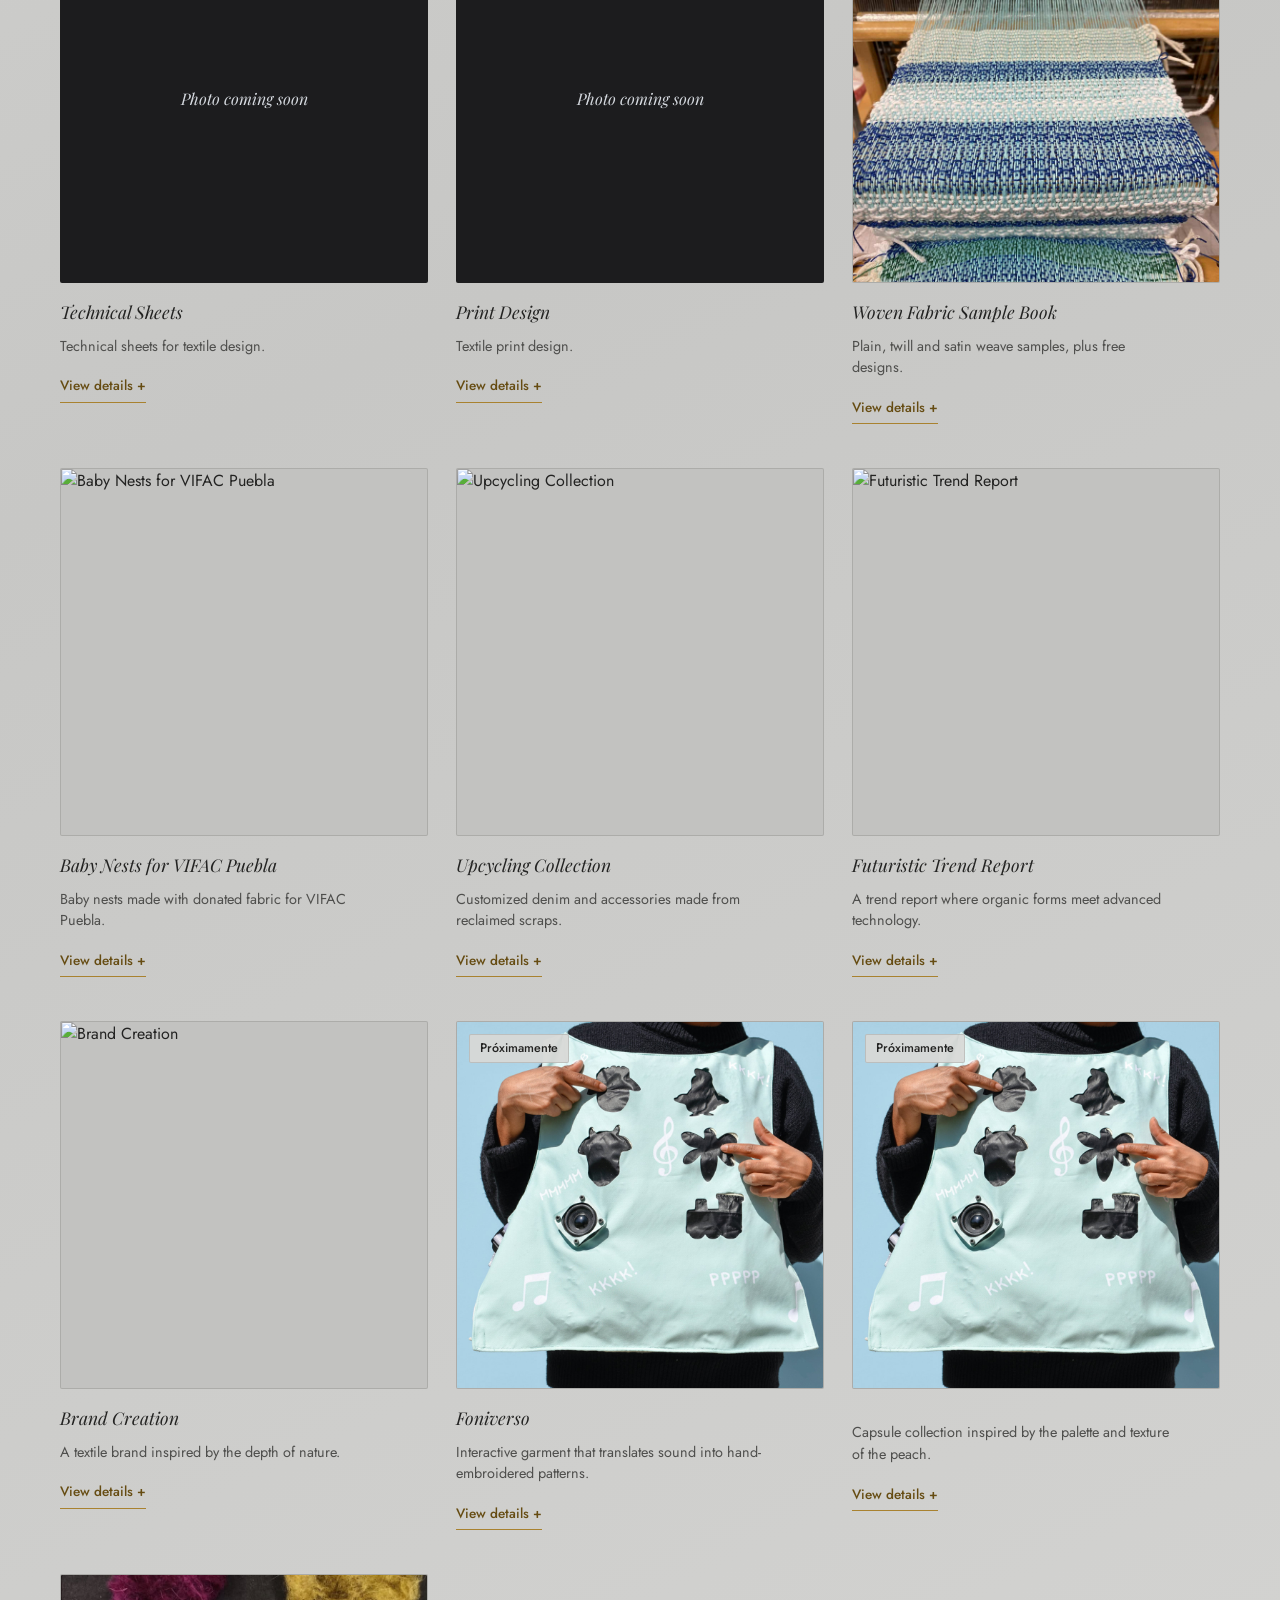
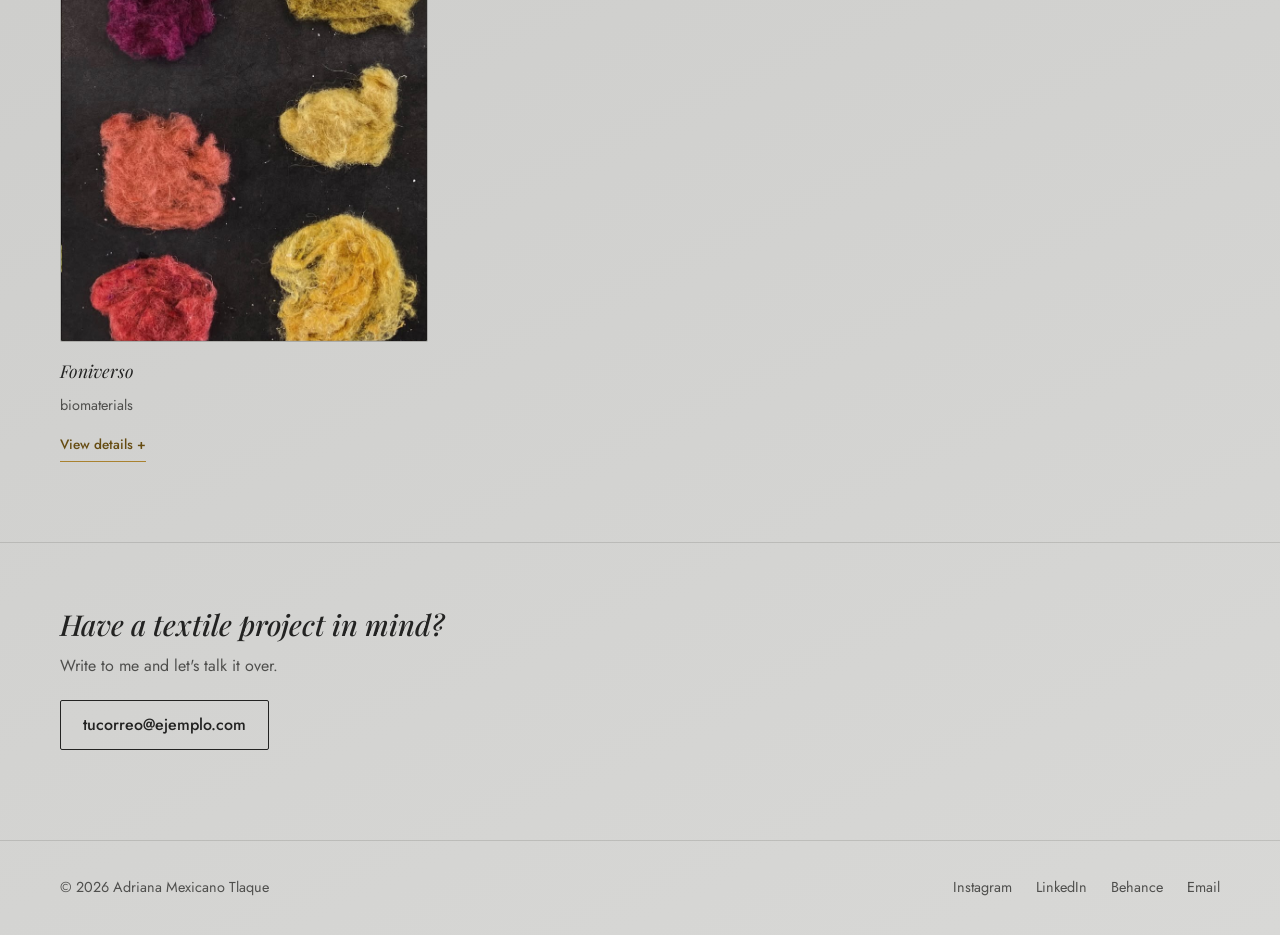
==== commit f174b708: "index" ====
--- a/index.html
+++ b/index.html
@@ -9,6 +9,9 @@
 <link rel="preconnect" href="https://fonts.gstatic.com" crossorigin>
 <link href="https://fonts.googleapis.com/css2?family=Playfair+Display:ital,wght@0,400;0,500;1,400;1,500;1,600&family=Jost:wght@300;400;500;600;700&display=swap" rel="stylesheet">
 <link rel="stylesheet" href="styles.css">
+<style>
+.thumb-empty { display: grid; place-items: center; background: #1c1c1e; color: #d5d9df; font-family: 'Playfair Display', serif; font-style: italic; }
+</style>
 </head>
 <body class="home">
 
@@ -83,7 +86,133 @@
       </dl></div>
     </article>
 
-
+    <article class="project-item">
+      <a class="project-link" href="https://adrianamtrbx.wixsite.com/portafolio-adriana/portfolio-collections/my-portfolio/chaleco-interactivo-electronico-para-niños-con-sindrome-de-down" target="_blank" rel="noopener">
+        <span class="project-thumb thumb-empty">Photo coming soon</span>
+        <span class="project-label">Interactive Vest for Children with Down Syndrome</span>
+      </a>
+      <p class="project-desc">Prototype of an interactive electronic vest for children with Down syndrome.</p>
+      <button class="data-btn" aria-expanded="false" aria-controls="datos-kids">View details</button>
+      <div class="data-panel" id="datos-kids"><dl>
+        <dt>Details</dt><dd>To be completed</dd>
+      </dl></div>
+    </article>
+
+    <article class="project-item">
+      <a class="project-link" href="knitwear-collection.html">
+        <span class="project-thumb"><img src="images/pimages/portadatejidodepunto.jpg" alt="Knitwear Collection" class="project-img" loading="lazy"></span>
+        <span class="project-label">Knitwear Collection</span>
+      </a>
+      <p class="project-desc">A collaborative knitwear collection for children.</p>
+      <button class="data-btn" aria-expanded="false" aria-controls="datos-knit">View details</button>
+      <div class="data-panel" id="datos-knit"><dl>
+        <dt>Year</dt><dd>2025</dd>
+        <dt>Technique</dt><dd>Knitting</dd>
+        <dt>Location</dt><dd>Ibero Puebla</dd>
+        <dt>Type</dt><dd>Textile · Collaborative project</dd>
+      </dl></div>
+    </article>
+
+    <article class="project-item">
+      <a class="project-link" href="https://adrianamtrbx.wixsite.com/portafolio-adriana/portfolio-collections/my-portfolio/fichas-técnicas" target="_blank" rel="noopener">
+        <span class="project-thumb thumb-empty">Photo coming soon</span>
+        <span class="project-label">Technical Sheets</span>
+      </a>
+      <p class="project-desc">Technical sheets for textile design.</p>
+      <button class="data-btn" aria-expanded="false" aria-controls="datos-sheets">View details</button>
+      <div class="data-panel" id="datos-sheets"><dl>
+        <dt>Details</dt><dd>To be completed</dd>
+      </dl></div>
+    </article>
+
+    <article class="project-item">
+      <a class="project-link" href="https://adrianamtrbx.wixsite.com/portafolio-adriana/portfolio-collections/my-portfolio/diseño-de-estampado" target="_blank" rel="noopener">
+        <span class="project-thumb thumb-empty">Photo coming soon</span>
+        <span class="project-label">Print Design</span>
+      </a>
+      <p class="project-desc">Textile print design.</p>
+      <button class="data-btn" aria-expanded="false" aria-controls="datos-print">View details</button>
+      <div class="data-panel" id="datos-print"><dl>
+        <dt>Details</dt><dd>To be completed</dd>
+      </dl></div>
+    </article>
+
+    <article class="project-item">
+      <a class="project-link" href="woven-fabric.html">
+        <span class="project-thumb"><img src="images/pimages/portadatejidoplano.jpg" alt="Woven Fabric Sample Book" class="project-img" loading="lazy"></span>
+        <span class="project-label">Woven Fabric Sample Book</span>
+      </a>
+      <p class="project-desc">Plain, twill and satin weave samples, plus free designs.</p>
+      <button class="data-btn" aria-expanded="false" aria-controls="datos-woven">View details</button>
+      <div class="data-panel" id="datos-woven"><dl>
+        <dt>Year</dt><dd>2023</dd>
+        <dt>Technique</dt><dd>Loom weaving</dd>
+        <dt>Weaves</dt><dd>Plain, twill, satin</dd>
+        <dt>Type</dt><dd>Textile</dd>
+      </dl></div>
+    </article>
+
+    <article class="project-item">
+      <a class="project-link" href="baby-nests.html">
+        <span class="project-thumb"><img src="https://static.wixstatic.com/media/4595e3_03db746d507643a3b1fa1c20a849966e~mv2.png/v1/fit/w_860,h_562,q_90/4595e3_03db746d507643a3b1fa1c20a849966e~mv2.png" alt="Baby Nests for VIFAC Puebla" class="project-img" loading="lazy"></span>
+        <span class="project-label">Baby Nests for VIFAC Puebla</span>
+      </a>
+      <p class="project-desc">Baby nests made with donated fabric for VIFAC Puebla.</p>
+      <button class="data-btn" aria-expanded="false" aria-controls="datos-nests">View details</button>
+      <div class="data-panel" id="datos-nests"><dl>
+        <dt>Year</dt><dd>2023</dd>
+        <dt>Technique</dt><dd>Textile product design</dd>
+        <dt>Partner</dt><dd>VIFAC Puebla</dd>
+        <dt>Type</dt><dd>Textile · Collaborative project</dd>
+      </dl></div>
+    </article>
+
+    <article class="project-item">
+      <a class="project-link" href="upcycling-collection.html">
+        <span class="project-thumb"><img src="https://static.wixstatic.com/media/4595e3_0a29df0104ce4da281c2455993349a1d~mv2.png" alt="Upcycling Collection" class="project-img" loading="lazy"></span>
+        <span class="project-label">Upcycling Collection</span>
+      </a>
+      <p class="project-desc">Customized denim and accessories made from reclaimed scraps.</p>
+      <button class="data-btn" aria-expanded="false" aria-controls="datos-upcycling">View details</button>
+      <div class="data-panel" id="datos-upcycling"><dl>
+        <dt>Year</dt><dd>2024</dd>
+        <dt>Technique</dt><dd>Upcycling</dd>
+        <dt>Materials</dt><dd>Reclaimed denim</dd>
+        <dt>Type</dt><dd>Textile</dd>
+      </dl></div>
+    </article>
+
+    <article class="project-item">
+      <a class="project-link" href="trend-report.html">
+        <span class="project-thumb"><img src="https://static.wixstatic.com/media/4595e3_403d68ebc9b9450b983c9f614e696eaf~mv2.jpg/v1/fit/w_873,h_873,q_90/4595e3_403d68ebc9b9450b983c9f614e696eaf~mv2.jpg" alt="Futuristic Trend Report" class="project-img" loading="lazy"></span>
+        <span class="project-label">Futuristic Trend Report</span>
+      </a>
+      <p class="project-desc">A trend report where organic forms meet advanced technology.</p>
+      <button class="data-btn" aria-expanded="false" aria-controls="datos-trend">View details</button>
+      <div class="data-panel" id="datos-trend"><dl>
+        <dt>Year</dt><dd>2024</dd>
+        <dt>Technique</dt><dd>Trend research</dd>
+        <dt>Tools</dt><dd>3D-printed textures</dd>
+        <dt>Type</dt><dd>Digital</dd>
+      </dl></div>
+    </article>
+
+    <article class="project-item">
+      <a class="project-link" href="brand-creation.html">
+        <span class="project-thumb"><img src="https://static.wixstatic.com/media/4595e3_525721d7c4864a889a418b6bb31f3d29~mv2.jpg" alt="Brand Creation" class="project-img" loading="lazy"></span>
+        <span class="project-label">Brand Creation</span>
+      </a>
+      <p class="project-desc">A textile brand inspired by the depth of nature.</p>
+      <button class="data-btn" aria-expanded="false" aria-controls="datos-brand">View details</button>
+      <div class="data-panel" id="datos-brand"><dl>
+        <dt>Year</dt><dd>2024</dd>
+        <dt>Technique</dt><dd>Branding</dd>
+        <dt>Inspiration</dt><dd>Nature</dd>
+        <dt>Type</dt><dd>Textile</dd>
+      </dl></div>
+    </article>
+
+    <!-- Projects that are not in your Wix portfolio: keep or delete -->
 
     <article class="project-item">
       <a class="project-link" href="foniverso.html" data-soon>
@@ -117,20 +246,6 @@
     </article>
 
     <article class="project-item">
-      <a class="project-link" href="harmony-heaven.html" data-soon>
-        <span class="project-thumb"><img src="images/pimages/portadatejidodepunto.jpg" alt="Harmony Heaven knitwear series" class="project-img" loading="lazy"></span>
-        <span class="project-label">Harmony Heaven</span>
-      </a>
-      <p class="project-desc">Knitwear series exploring rhythm and repetition in the weave.</p>
-      <button class="data-btn" aria-expanded="false" aria-controls="datos-harmony">View details</button>
-      <div class="data-panel" id="datos-harmony"><dl>
-        <dt>Year</dt><dd>2026</dd>
-        <dt>Technique</dt><dd>Knitting</dd>
-        <dt>Materials</dt><dd>To be completed</dd>
-        <dt>Type</dt><dd>Study series</dd>
-      </dl></div>
-    </article>
-    <article class="project-item">
       <a class="project-link" href="biomaterials.html">
         <span class="project-thumb"><img src="images/pimages/portadabiomateriales.jpeg" alt="Fibers dyed with local organic materials" class="project-img" loading="lazy"></span>
         <span class="project-label">Foniverso</span>
@@ -142,21 +257,6 @@
         <dt>Technique</dt><dd>e-textiles</dd>
         <dt>Materials</dt><dd>Fabric and electronics</dd>
         <dt>Type</dt><dd>Materials research</dd>
-      </dl></div>
-    </article>
-
-    <article class="project-item">
-      <a class="project-link" href="woven-fabric.html" data-soon>
-        <span class="project-thumb"><img src="images/pimages/portadatejidoplano.jpg" alt="Plain-weave samples with threads of different textures" class="project-img" loading="lazy"></span>
-        <span class="project-label">Woven Fabric</span>
-      </a>
-      <p class="project-desc">Plain-weave loom study using threads of different textures and weights.</p>
-      <button class="data-btn" aria-expanded="false" aria-controls="datos-woven">View details</button>
-      <div class="data-panel" id="datos-woven"><dl>
-        <dt>Year</dt><dd>2026</dd>
-        <dt>Technique</dt><dd>Plain-weave loom</dd>
-        <dt>Materials</dt><dd>To be completed</dd>
-        <dt>Type</dt><dd>Loom study</dd>
       </dl></div>
     </article>
 
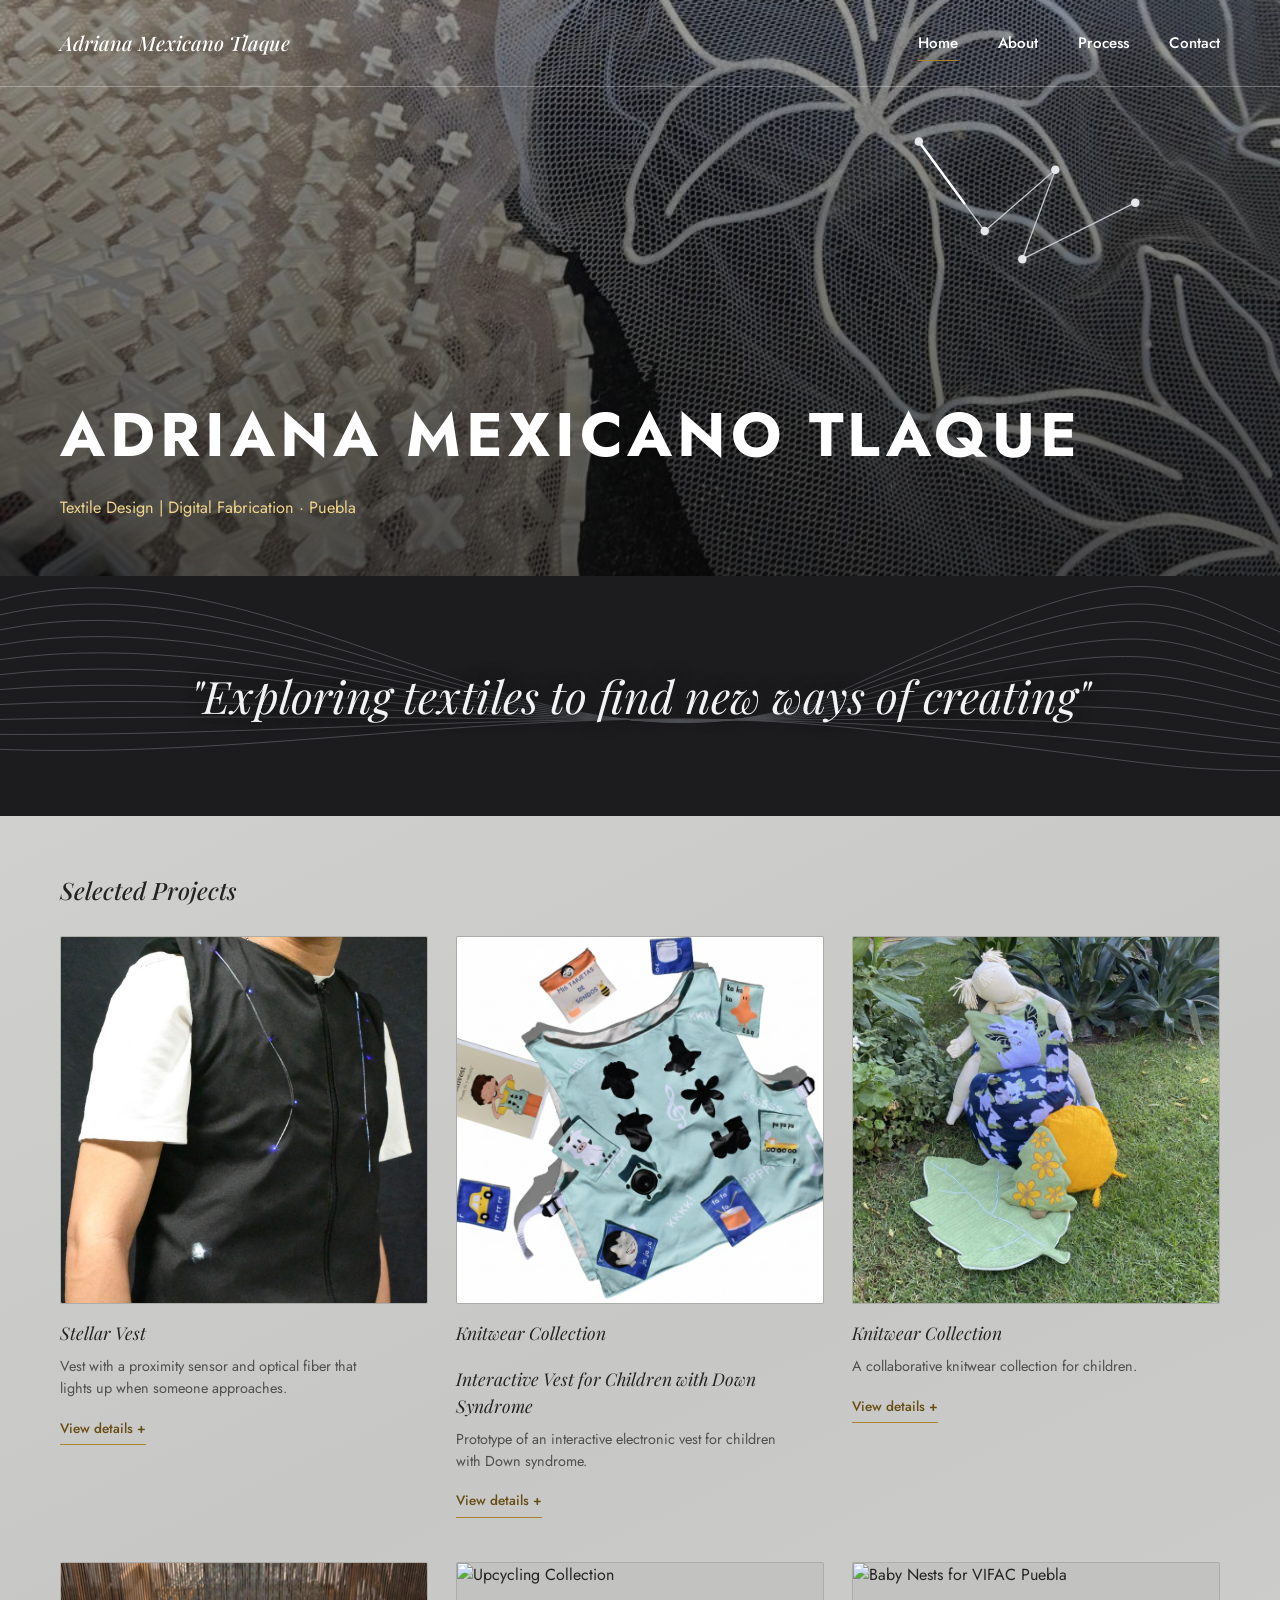
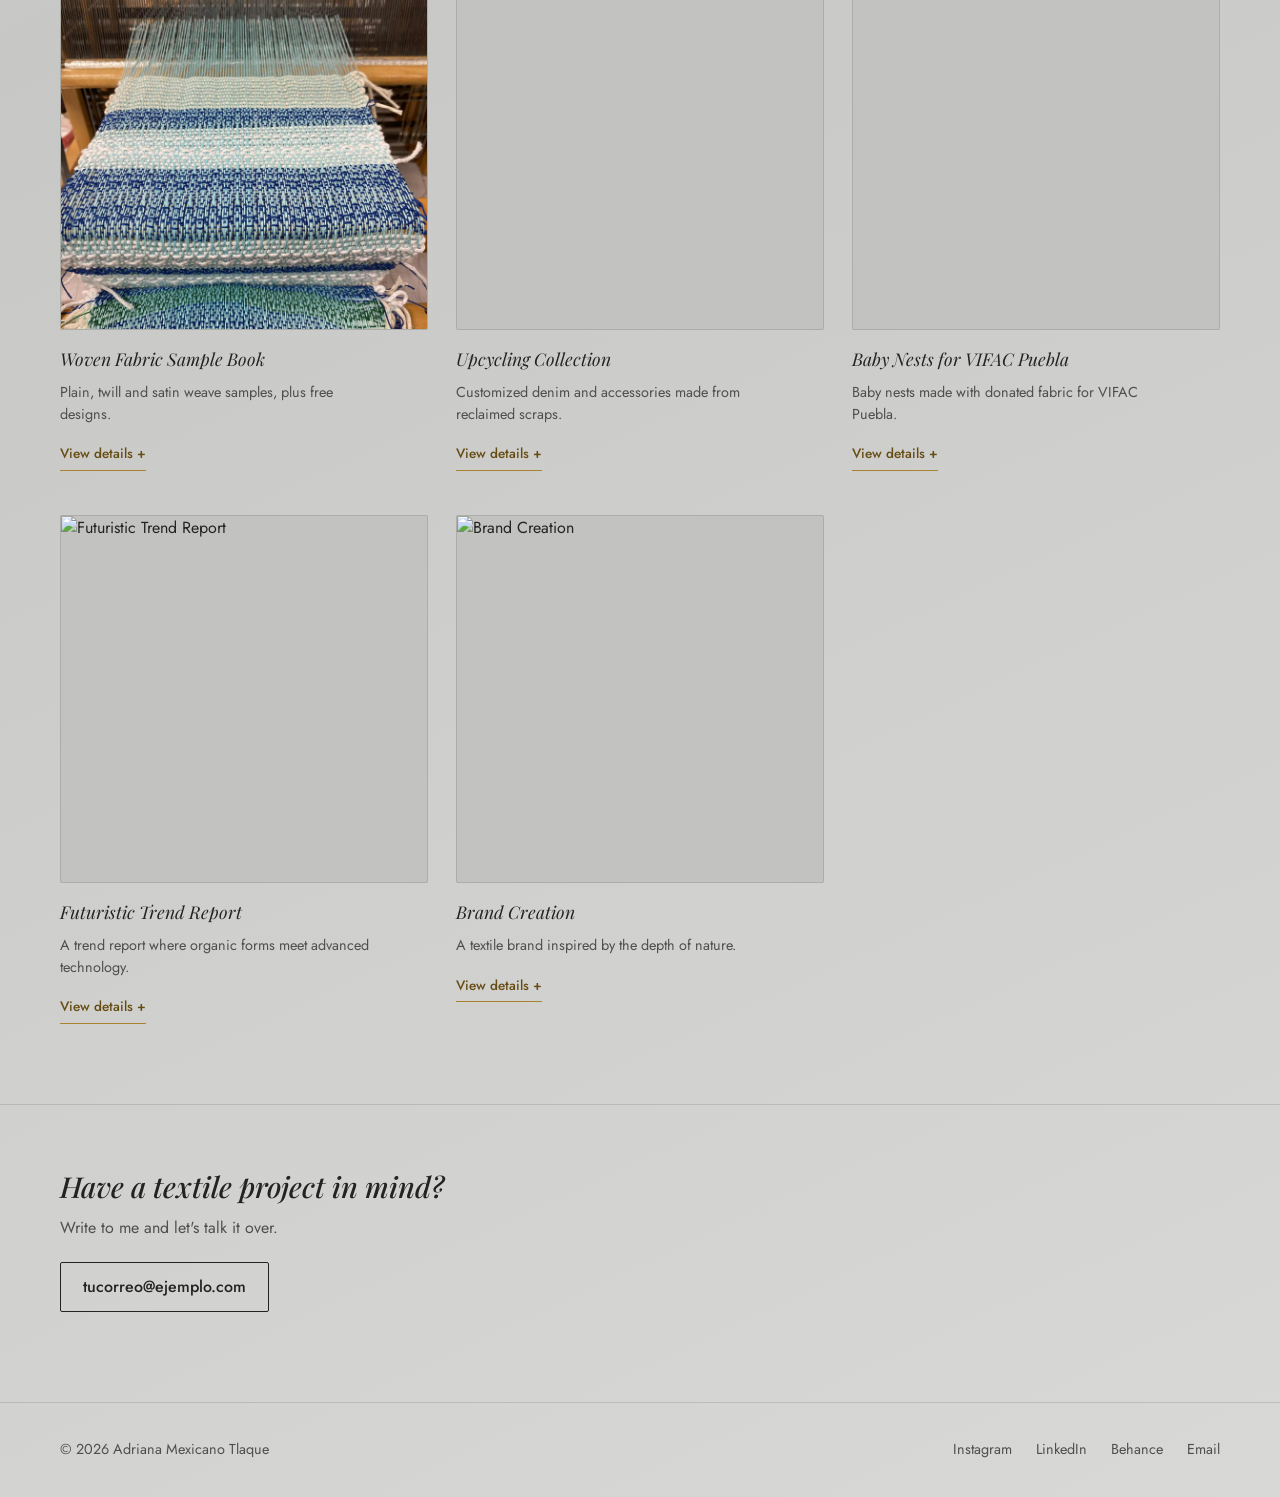
==== commit 93f9eb24: "ya adri" ====
--- a/index.html
+++ b/index.html
@@ -88,7 +88,8 @@
 
     <article class="project-item">
       <a class="project-link" href="https://adrianamtrbx.wixsite.com/portafolio-adriana/portfolio-collections/my-portfolio/chaleco-interactivo-electronico-para-niños-con-sindrome-de-down" target="_blank" rel="noopener">
-        <span class="project-thumb thumb-empty">Photo coming soon</span>
+        <span class="project-thumb"><img src="images/pimages/imagen5.png" alt="Knitwear Collection" class="project-img" loading="lazy"></span>
+        <span class="project-label">Knitwear Collection</span>
         <span class="project-label">Interactive Vest for Children with Down Syndrome</span>
       </a>
       <p class="project-desc">Prototype of an interactive electronic vest for children with Down syndrome.</p>
@@ -113,30 +114,9 @@
       </dl></div>
     </article>
 
-    <article class="project-item">
-      <a class="project-link" href="https://adrianamtrbx.wixsite.com/portafolio-adriana/portfolio-collections/my-portfolio/fichas-técnicas" target="_blank" rel="noopener">
-        <span class="project-thumb thumb-empty">Photo coming soon</span>
-        <span class="project-label">Technical Sheets</span>
-      </a>
-      <p class="project-desc">Technical sheets for textile design.</p>
-      <button class="data-btn" aria-expanded="false" aria-controls="datos-sheets">View details</button>
-      <div class="data-panel" id="datos-sheets"><dl>
-        <dt>Details</dt><dd>To be completed</dd>
-      </dl></div>
-    </article>
-
-    <article class="project-item">
-      <a class="project-link" href="https://adrianamtrbx.wixsite.com/portafolio-adriana/portfolio-collections/my-portfolio/diseño-de-estampado" target="_blank" rel="noopener">
-        <span class="project-thumb thumb-empty">Photo coming soon</span>
-        <span class="project-label">Print Design</span>
-      </a>
-      <p class="project-desc">Textile print design.</p>
-      <button class="data-btn" aria-expanded="false" aria-controls="datos-print">View details</button>
-      <div class="data-panel" id="datos-print"><dl>
-        <dt>Details</dt><dd>To be completed</dd>
-      </dl></div>
-    </article>
-
+
+
+   
     <article class="project-item">
       <a class="project-link" href="woven-fabric.html">
         <span class="project-thumb"><img src="images/pimages/portadatejidoplano.jpg" alt="Woven Fabric Sample Book" class="project-img" loading="lazy"></span>
@@ -151,7 +131,20 @@
         <dt>Type</dt><dd>Textile</dd>
       </dl></div>
     </article>
-
+    <article class="project-item">
+      <a class="project-link" href="upcycling-collection.html">
+        <span class="project-thumb"><img src="https://static.wixstatic.com/media/4595e3_0a29df0104ce4da281c2455993349a1d~mv2.png" alt="Upcycling Collection" class="project-img" loading="lazy"></span>
+        <span class="project-label">Upcycling Collection</span>
+      </a>
+      <p class="project-desc">Customized denim and accessories made from reclaimed scraps.</p>
+      <button class="data-btn" aria-expanded="false" aria-controls="datos-upcycling">View details</button>
+      <div class="data-panel" id="datos-upcycling"><dl>
+        <dt>Year</dt><dd>2024</dd>
+        <dt>Technique</dt><dd>Upcycling</dd>
+        <dt>Materials</dt><dd>Reclaimed denim</dd>
+        <dt>Type</dt><dd>Textile</dd>
+      </dl></div>
+    </article>
     <article class="project-item">
       <a class="project-link" href="baby-nests.html">
         <span class="project-thumb"><img src="https://static.wixstatic.com/media/4595e3_03db746d507643a3b1fa1c20a849966e~mv2.png/v1/fit/w_860,h_562,q_90/4595e3_03db746d507643a3b1fa1c20a849966e~mv2.png" alt="Baby Nests for VIFAC Puebla" class="project-img" loading="lazy"></span>
@@ -167,20 +160,7 @@
       </dl></div>
     </article>
 
-    <article class="project-item">
-      <a class="project-link" href="upcycling-collection.html">
-        <span class="project-thumb"><img src="https://static.wixstatic.com/media/4595e3_0a29df0104ce4da281c2455993349a1d~mv2.png" alt="Upcycling Collection" class="project-img" loading="lazy"></span>
-        <span class="project-label">Upcycling Collection</span>
-      </a>
-      <p class="project-desc">Customized denim and accessories made from reclaimed scraps.</p>
-      <button class="data-btn" aria-expanded="false" aria-controls="datos-upcycling">View details</button>
-      <div class="data-panel" id="datos-upcycling"><dl>
-        <dt>Year</dt><dd>2024</dd>
-        <dt>Technique</dt><dd>Upcycling</dd>
-        <dt>Materials</dt><dd>Reclaimed denim</dd>
-        <dt>Type</dt><dd>Textile</dd>
-      </dl></div>
-    </article>
+
 
     <article class="project-item">
       <a class="project-link" href="trend-report.html">
@@ -212,53 +192,6 @@
       </dl></div>
     </article>
 
-    <!-- Projects that are not in your Wix portfolio: keep or delete -->
-
-    <article class="project-item">
-      <a class="project-link" href="foniverso.html" data-soon>
-        <span class="project-thumb"><img src="images/pimages/portadafoniverso.jpg" alt="Foniverso garment with hand-embroidered patterns" class="project-img" loading="lazy"></span>
-        <span class="project-label">Foniverso</span>
-      </a>
-      <p class="project-desc">Interactive garment that translates sound into hand-embroidered patterns.</p>
-      <button class="data-btn" aria-expanded="false" aria-controls="datos-foniverso">View details</button>
-      <div class="data-panel" id="datos-foniverso"><dl>
-        <dt>Year</dt><dd>2026</dd>
-        <dt>Technique</dt><dd>Hand embroidery</dd>
-        <dt>Materials</dt><dd>Silk and cotton threads</dd>
-        <dt>Type</dt><dd>Personal project</dd>
-      </dl></div>
-    </article>
-
-    <article class="project-item">
-      <a class="project-link" href="melocoton.html" data-soon>
-        <!-- Replace this image with the Melocotón cover -->
-        <span class="project-thumb"><img src="images/pimages/portadafoniverso.jpg" alt="Melocotón capsule collection in peach tones" class="project-img" loading="lazy"></span>
-        <span class="project-label"></span>
-      </a>
-      <p class="project-desc">Capsule collection inspired by the palette and texture of the peach.</p>
-      <button class="data-btn" aria-expanded="false" aria-controls="datos-melocoton">View details</button>
-      <div class="data-panel" id="datos-melocoton"><dl>
-        <dt>Year</dt><dd>2026</dd>
-        <dt>Technique</dt><dd>Capsule collection</dd>
-        <dt>Materials</dt><dd>To be completed</dd>
-        <dt>Type</dt><dd>Collection project</dd>
-      </dl></div>
-    </article>
-
-    <article class="project-item">
-      <a class="project-link" href="biomaterials.html">
-        <span class="project-thumb"><img src="images/pimages/portadabiomateriales.jpeg" alt="Fibers dyed with local organic materials" class="project-img" loading="lazy"></span>
-        <span class="project-label">Foniverso</span>
-      </a>
-      <p class="project-desc">biomaterials</p>
-      <button class="data-btn" aria-expanded="false" aria-controls="datos-bio">View details</button>
-      <div class="data-panel" id="datos-bio"><dl>
-        <dt>Year</dt><dd>2025</dd>
-        <dt>Technique</dt><dd>e-textiles</dd>
-        <dt>Materials</dt><dd>Fabric and electronics</dd>
-        <dt>Type</dt><dd>Materials research</dd>
-      </dl></div>
-    </article>
 
   </section>
 
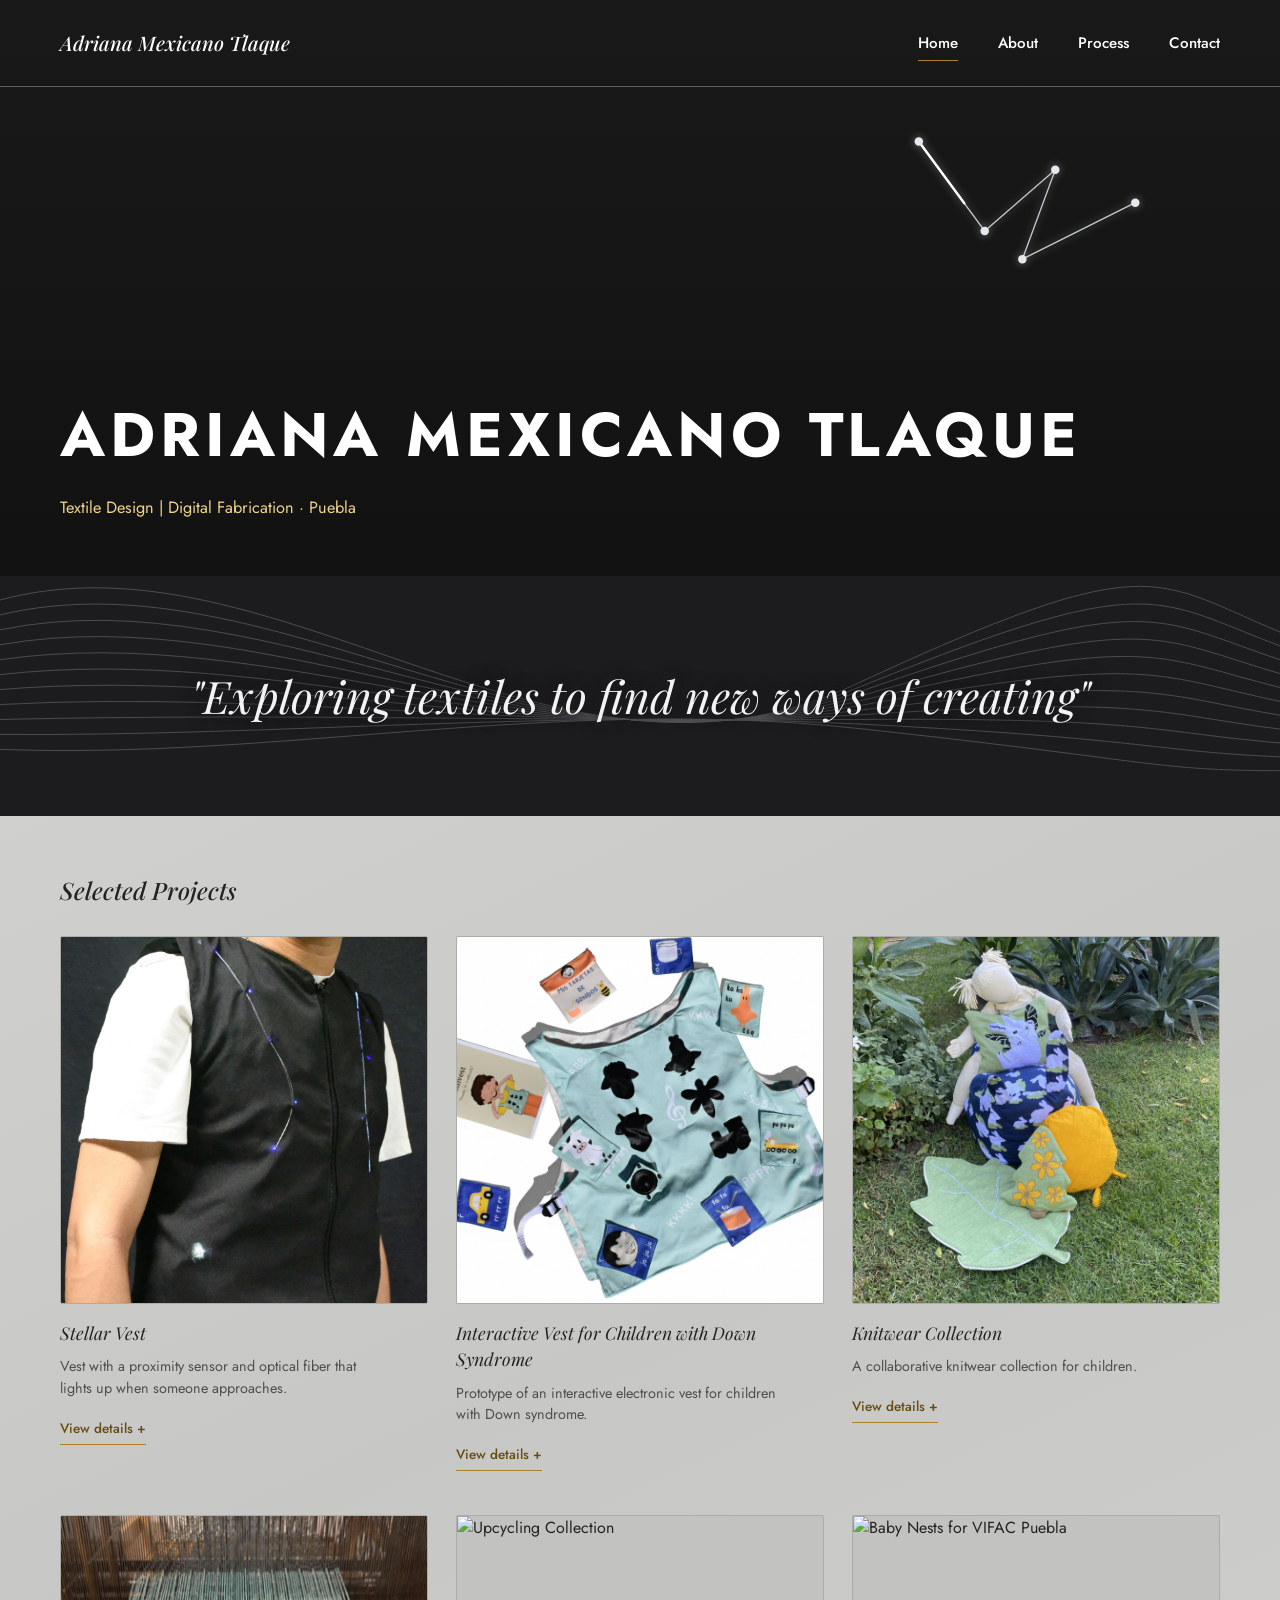
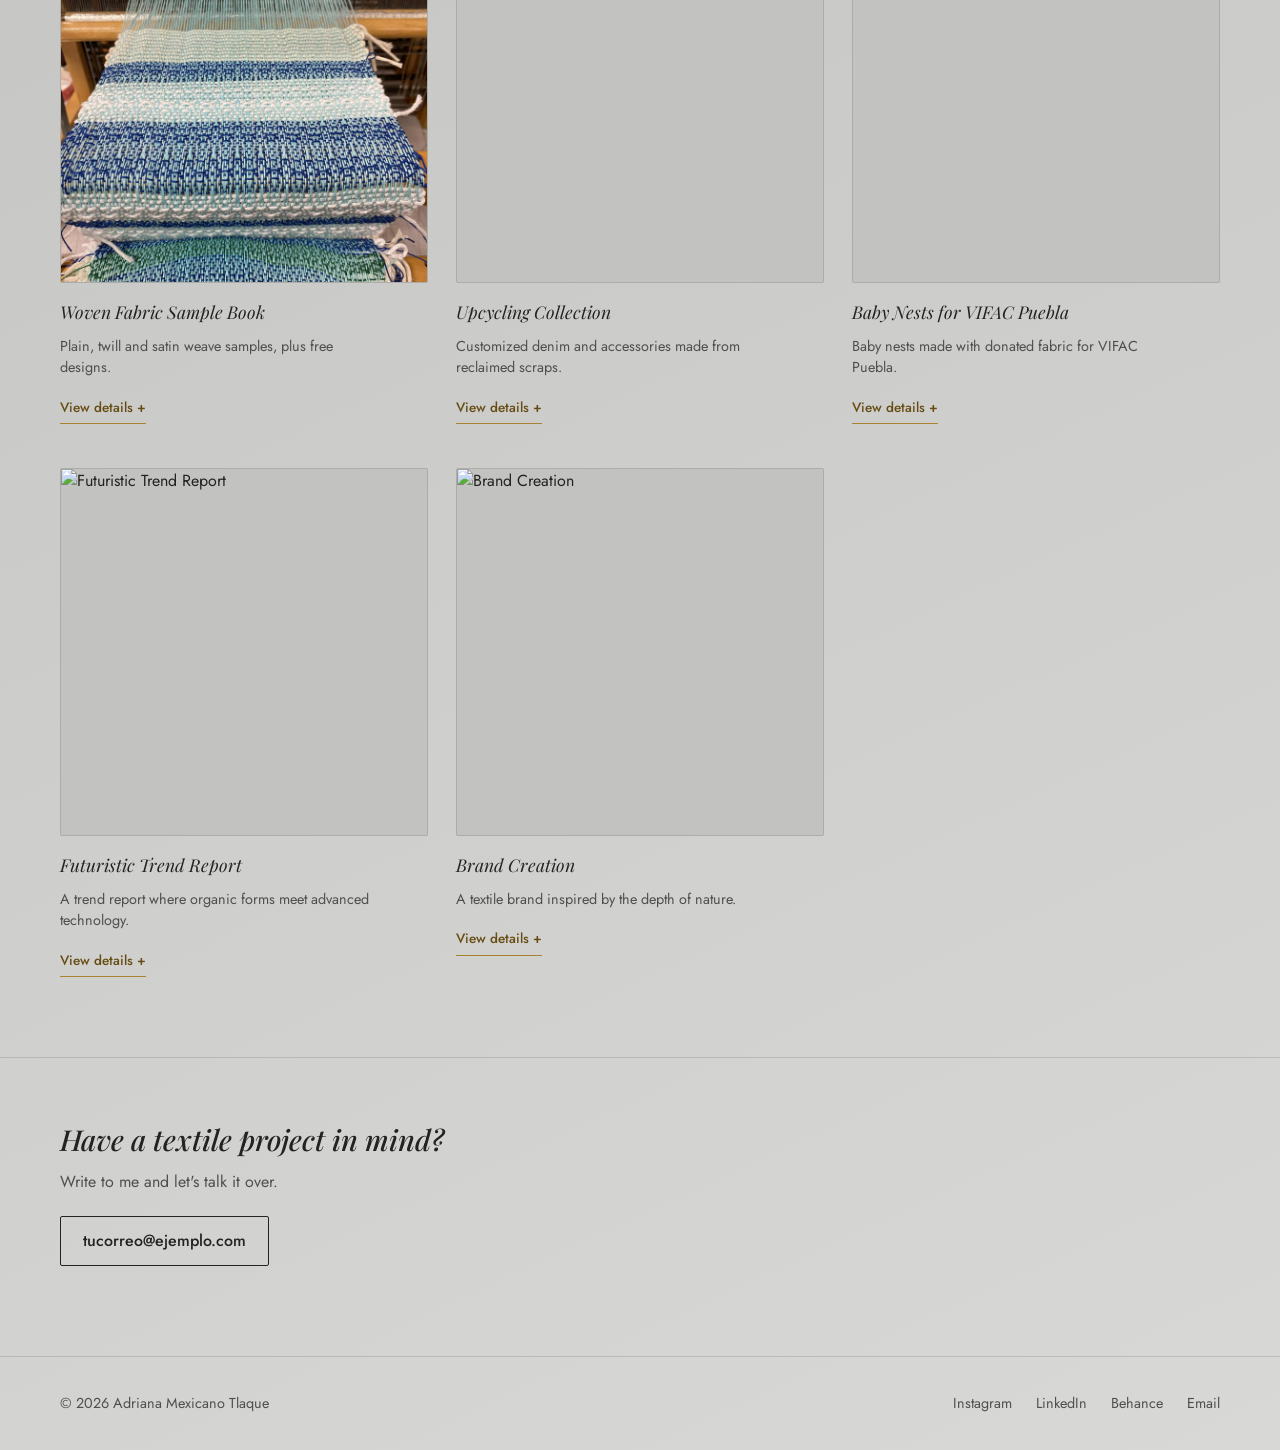
==== commit 974b48d3: "ya listo" ====
--- a/index.html
+++ b/index.html
@@ -89,7 +89,7 @@
     <article class="project-item">
       <a class="project-link" href="https://adrianamtrbx.wixsite.com/portafolio-adriana/portfolio-collections/my-portfolio/chaleco-interactivo-electronico-para-niños-con-sindrome-de-down" target="_blank" rel="noopener">
         <span class="project-thumb"><img src="images/pimages/imagen5.png" alt="Knitwear Collection" class="project-img" loading="lazy"></span>
-        <span class="project-label">Knitwear Collection</span>
+   
         <span class="project-label">Interactive Vest for Children with Down Syndrome</span>
       </a>
       <p class="project-desc">Prototype of an interactive electronic vest for children with Down syndrome.</p>
--- a/styles.css
+++ b/styles.css
@@ -360,7 +360,7 @@
   max-width: none; min-height: 90vh; align-items: flex-end; color: #fff;
   padding-left: max(60px, calc((100% - 1160px) / 2));
   background: linear-gradient(rgba(10,10,10,.4), rgba(10,10,10,.7)),
-    #232322 url("images/pimages/foto7.jpeg") center / cover;
+    #232322 
 }
 .home .hero-title {
   font-family: 'Jost', sans-serif; font-style: normal; font-weight: 600;
